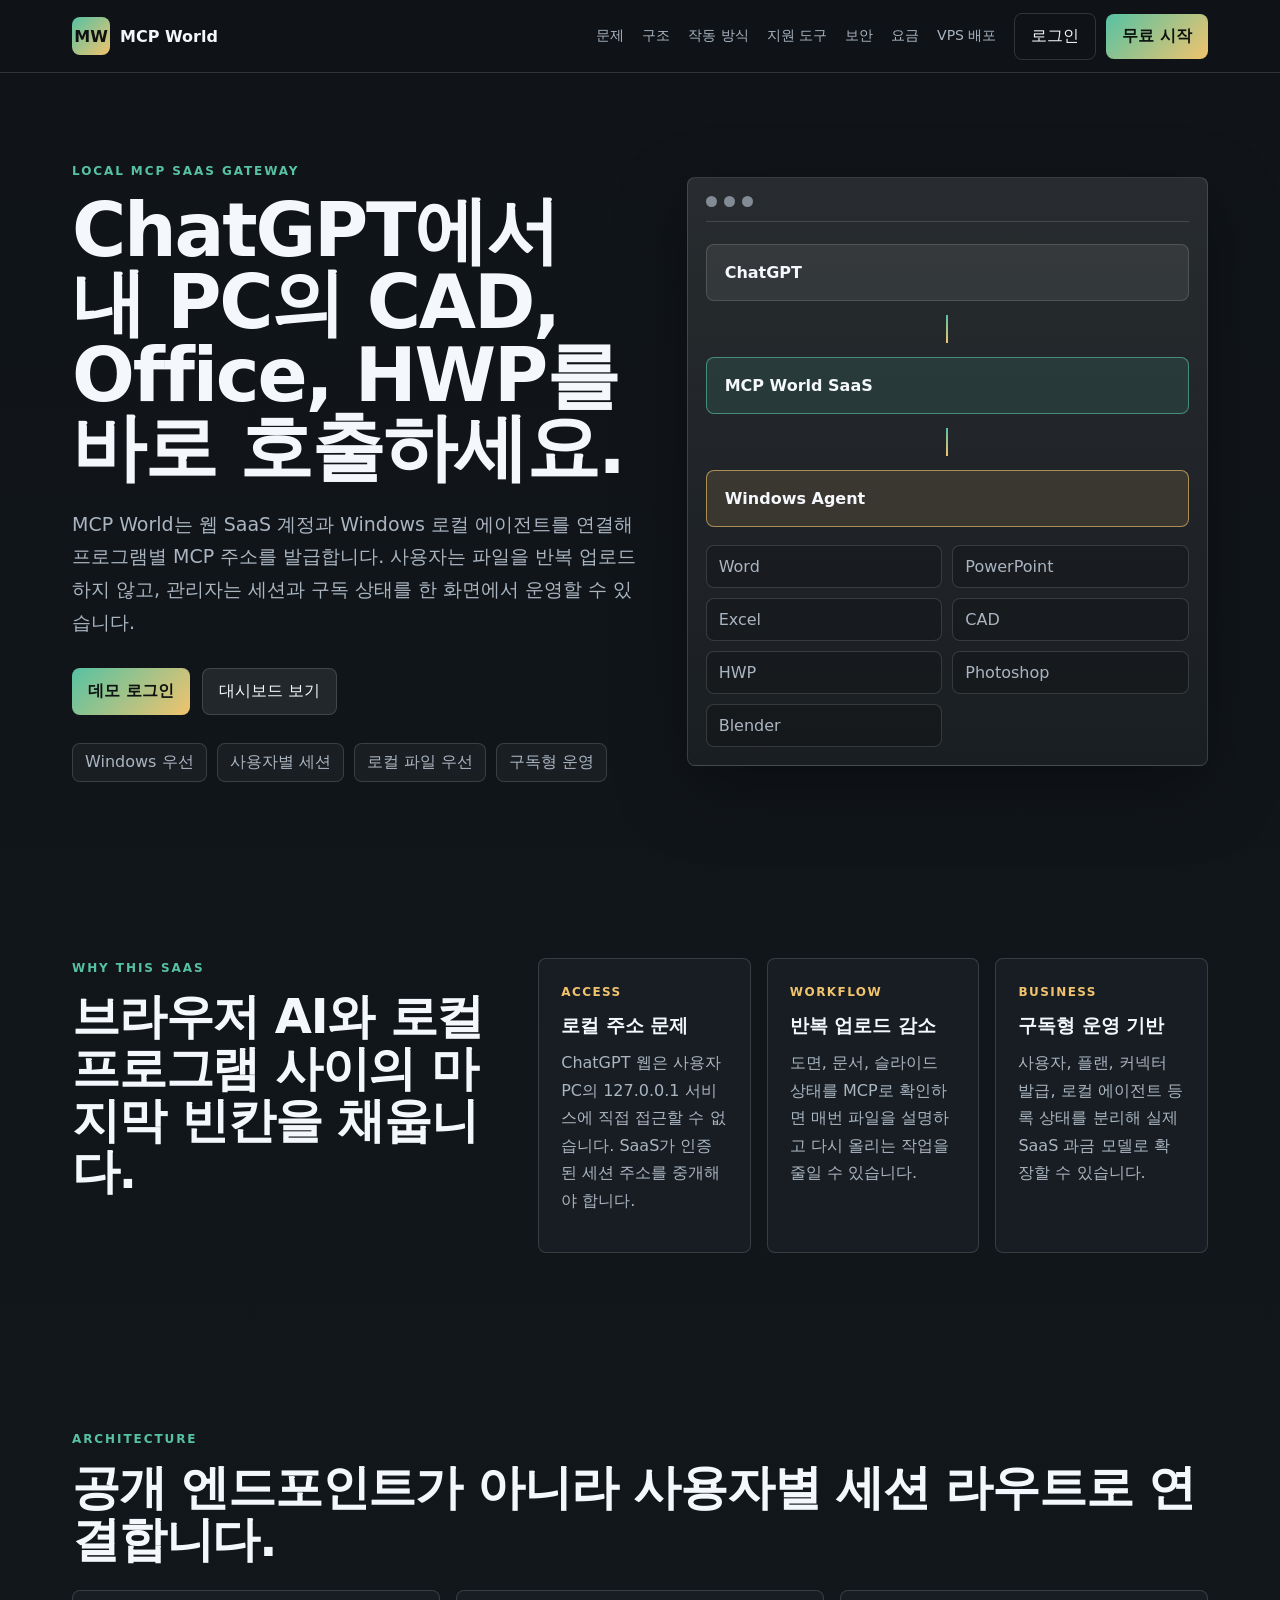
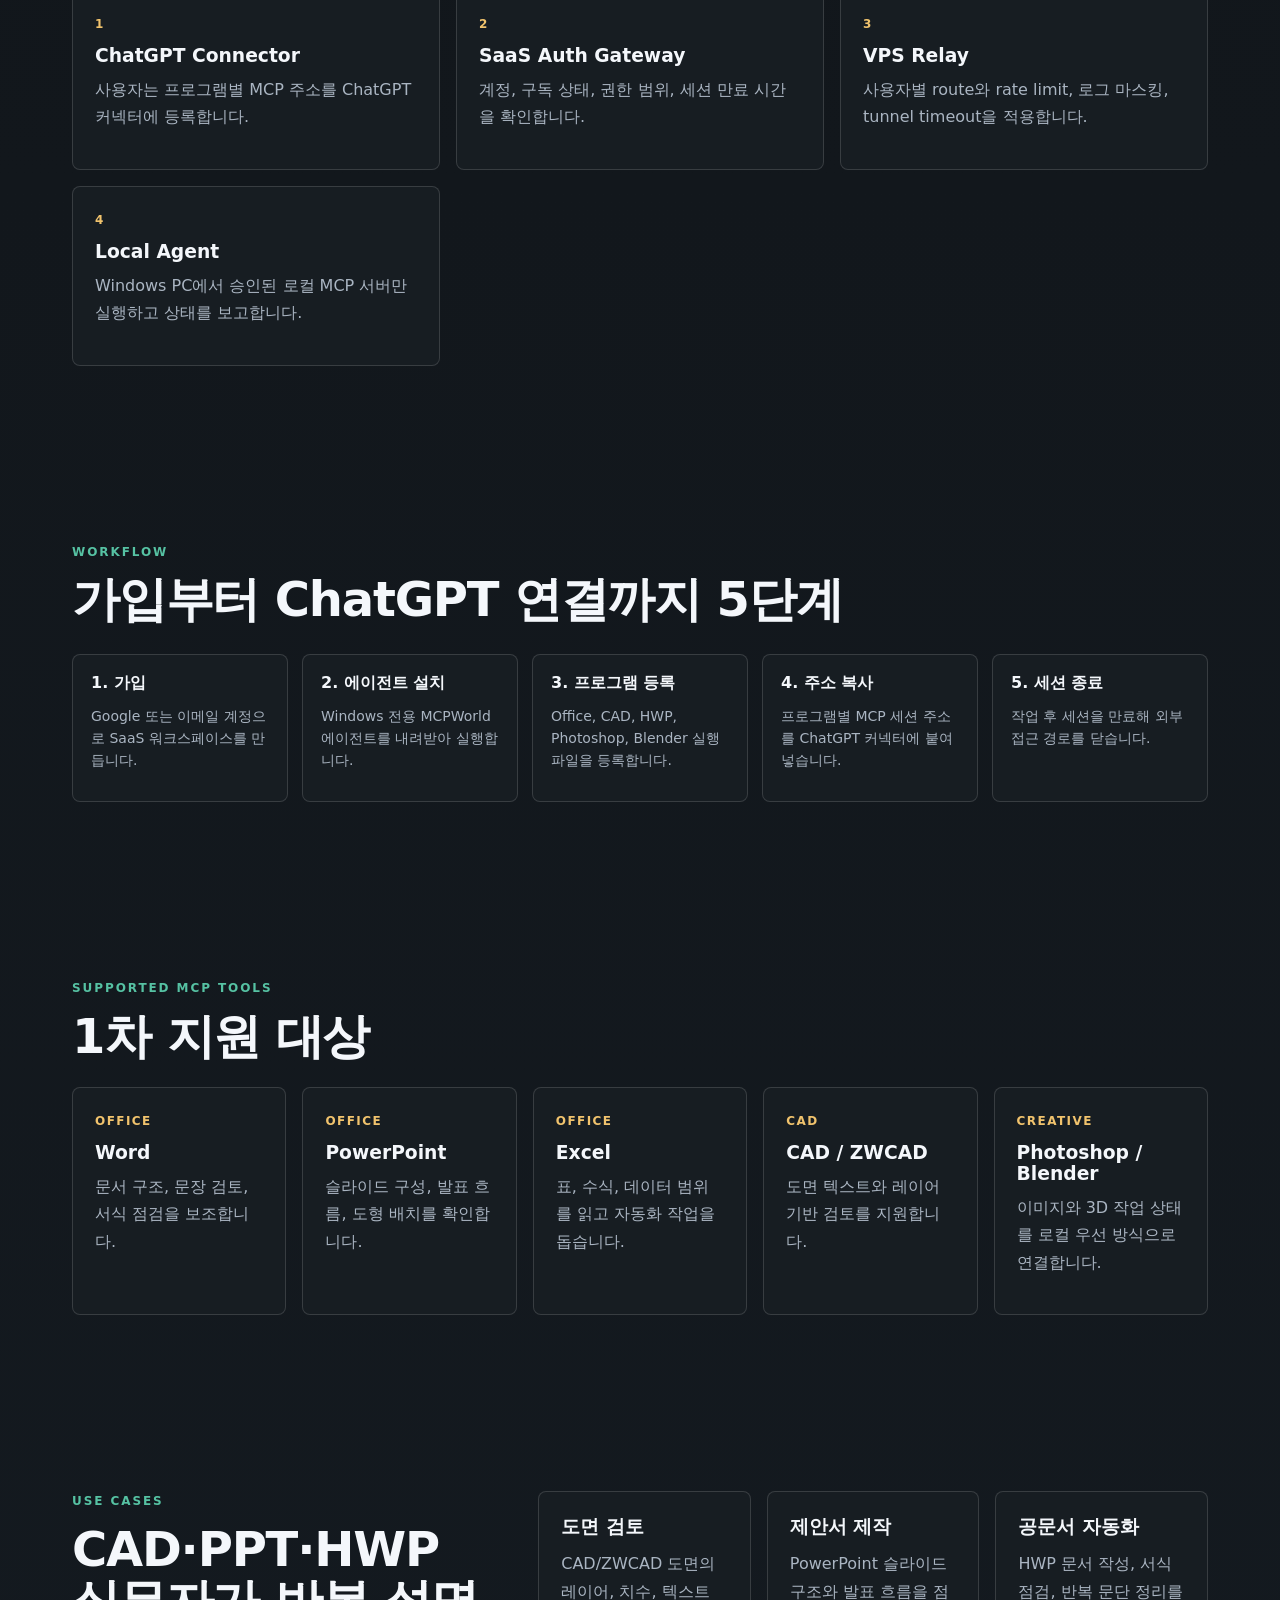
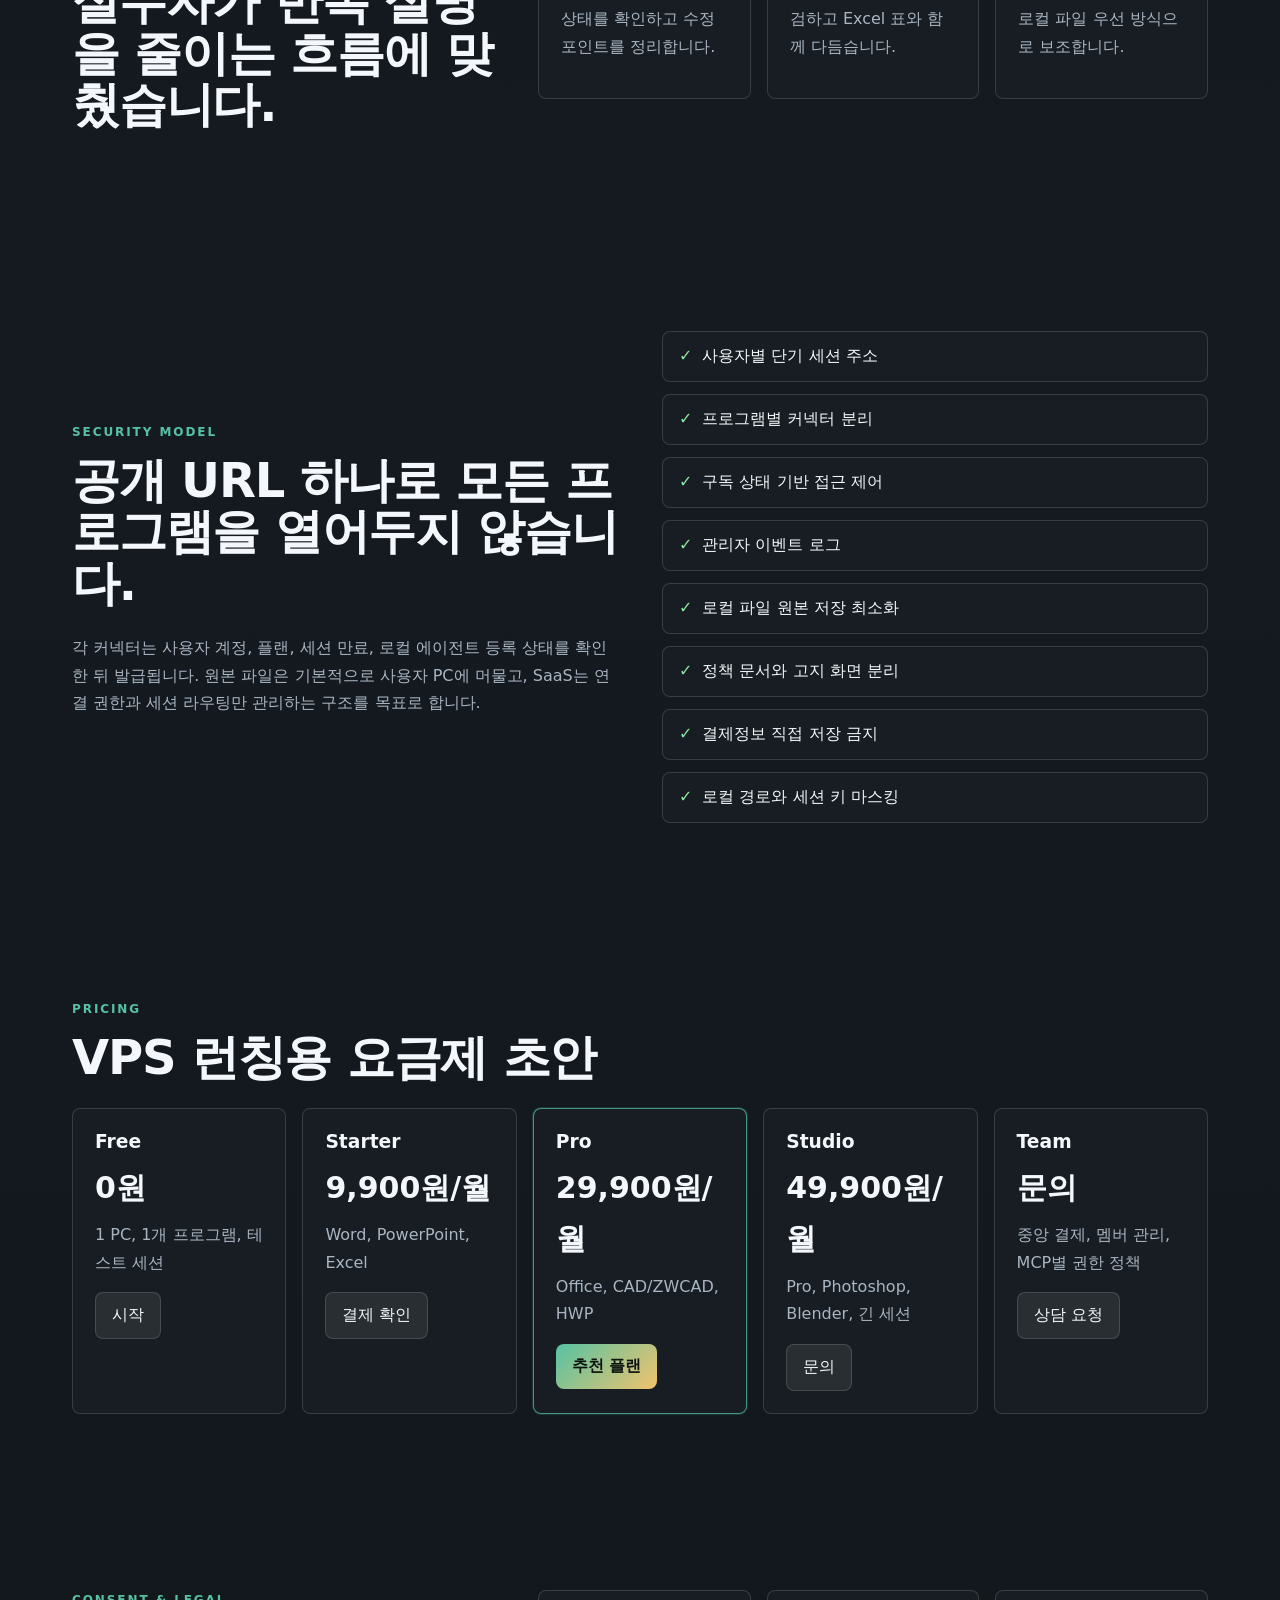
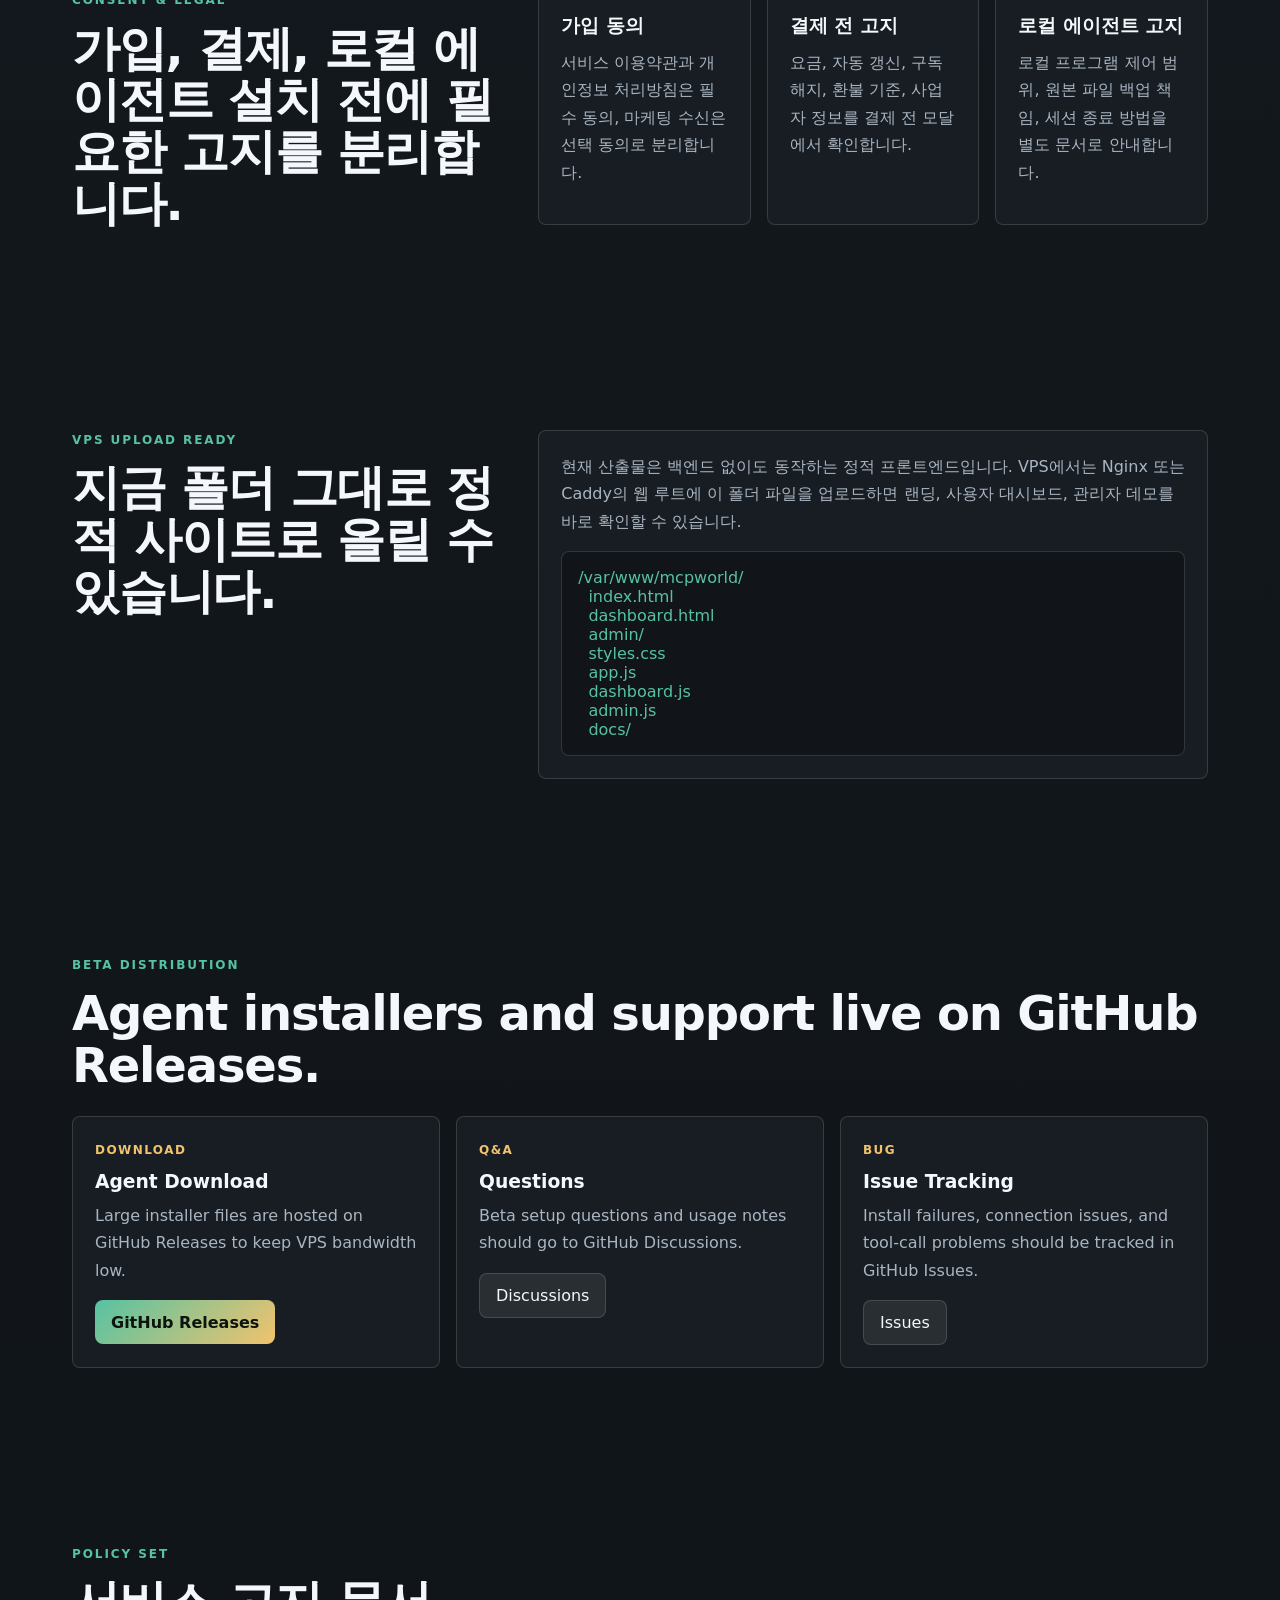
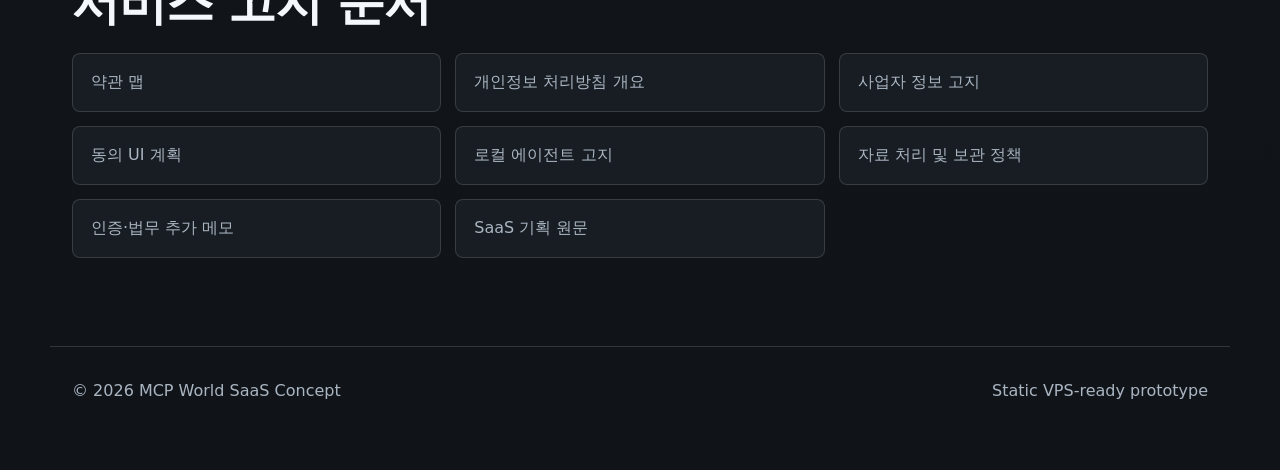
==== index.html @ 2ea52d49 "Point beta distribution to public GitHub repo" ====
<!doctype html>
<html lang="ko">
<head>
  <meta charset="utf-8">
  <meta name="viewport" content="width=device-width, initial-scale=1">
  <title>MCP World | 로컬 프로그램을 ChatGPT에 연결하는 SaaS</title>
  <meta name="description" content="Windows PC의 Office, CAD, HWP, Photoshop, Blender를 ChatGPT와 안전하게 연결하는 로컬 MCP 게이트웨이 SaaS">
  <link rel="stylesheet" href="styles.css">
</head>
<body>
  <header class="site-header">
    <nav class="nav" aria-label="주요 메뉴">
      <a class="brand" href="#top" aria-label="MCP World 홈">
        <span class="brand-mark">MW</span>
        <span>MCP World</span>
      </a>
      <button class="nav-toggle" type="button" aria-label="메뉴 열기" aria-expanded="false">☰</button>
      <div class="nav-links">
        <a href="#problem">문제</a>
        <a href="#architecture">구조</a>
        <a href="#workflow">작동 방식</a>
        <a href="#tools">지원 도구</a>
        <a href="#security">보안</a>
        <a href="#pricing">요금</a>
        <a href="#deploy">VPS 배포</a>
      </div>
      <div class="nav-actions">
        <button class="btn btn-ghost open-login" type="button">로그인</button>
        <button class="btn btn-primary open-signup" type="button">무료 시작</button>
      </div>
    </nav>
  </header>

  <main id="top">
    <section class="hero section">
      <div class="hero-copy">
        <p class="eyebrow">Local MCP SaaS Gateway</p>
        <h1>ChatGPT에서 내 PC의 CAD, Office, HWP를 바로 호출하세요.</h1>
        <p class="hero-text">MCP World는 웹 SaaS 계정과 Windows 로컬 에이전트를 연결해 프로그램별 MCP 주소를 발급합니다. 사용자는 파일을 반복 업로드하지 않고, 관리자는 세션과 구독 상태를 한 화면에서 운영할 수 있습니다.</p>
        <div class="hero-actions">
          <button class="btn btn-primary open-login" type="button">데모 로그인</button>
          <a class="btn btn-secondary" href="dashboard.html">대시보드 보기</a>
        </div>
        <div class="trust-row" aria-label="서비스 원칙">
          <span>Windows 우선</span>
          <span>사용자별 세션</span>
          <span>로컬 파일 우선</span>
          <span>구독형 운영</span>
        </div>
      </div>
      <div class="hero-visual" aria-label="MCP World 연결 구조">
        <div class="browser-frame">
          <div class="frame-bar"><span></span><span></span><span></span></div>
          <div class="gateway-map">
            <div class="node node-chat">ChatGPT</div>
            <div class="route-line"></div>
            <div class="node node-cloud">MCP World SaaS</div>
            <div class="route-line"></div>
            <div class="node node-local">Windows Agent</div>
          </div>
          <div class="tool-strip">
            <span>Word</span><span>PowerPoint</span><span>Excel</span><span>CAD</span><span>HWP</span><span>Photoshop</span><span>Blender</span>
          </div>
        </div>
      </div>
    </section>

    <section id="problem" class="section split">
      <div>
        <p class="eyebrow">Why this SaaS</p>
        <h2>브라우저 AI와 로컬 프로그램 사이의 마지막 빈칸을 채웁니다.</h2>
      </div>
      <div class="cards three">
        <article class="card"><span class="tag">Access</span><h3>로컬 주소 문제</h3><p>ChatGPT 웹은 사용자 PC의 127.0.0.1 서비스에 직접 접근할 수 없습니다. SaaS가 인증된 세션 주소를 중개해야 합니다.</p></article>
        <article class="card"><span class="tag">Workflow</span><h3>반복 업로드 감소</h3><p>도면, 문서, 슬라이드 상태를 MCP로 확인하면 매번 파일을 설명하고 다시 올리는 작업을 줄일 수 있습니다.</p></article>
        <article class="card"><span class="tag">Business</span><h3>구독형 운영 기반</h3><p>사용자, 플랜, 커넥터 발급, 로컬 에이전트 등록 상태를 분리해 실제 SaaS 과금 모델로 확장할 수 있습니다.</p></article>
      </div>
    </section>

    <section id="architecture" class="section">
      <p class="eyebrow">Architecture</p>
      <h2>공개 엔드포인트가 아니라 사용자별 세션 라우트로 연결합니다.</h2>
      <div class="architecture-grid">
        <article class="card"><span class="tag">1</span><h3>ChatGPT Connector</h3><p>사용자는 프로그램별 MCP 주소를 ChatGPT 커넥터에 등록합니다.</p></article>
        <article class="card"><span class="tag">2</span><h3>SaaS Auth Gateway</h3><p>계정, 구독 상태, 권한 범위, 세션 만료 시간을 확인합니다.</p></article>
        <article class="card"><span class="tag">3</span><h3>VPS Relay</h3><p>사용자별 route와 rate limit, 로그 마스킹, tunnel timeout을 적용합니다.</p></article>
        <article class="card"><span class="tag">4</span><h3>Local Agent</h3><p>Windows PC에서 승인된 로컬 MCP 서버만 실행하고 상태를 보고합니다.</p></article>
      </div>
    </section>

    <section id="workflow" class="section">
      <p class="eyebrow">Workflow</p>
      <h2>가입부터 ChatGPT 연결까지 5단계</h2>
      <ol class="timeline">
        <li><strong>1. 가입</strong><span>Google 또는 이메일 계정으로 SaaS 워크스페이스를 만듭니다.</span></li>
        <li><strong>2. 에이전트 설치</strong><span>Windows 전용 MCPWorld 에이전트를 내려받아 실행합니다.</span></li>
        <li><strong>3. 프로그램 등록</strong><span>Office, CAD, HWP, Photoshop, Blender 실행 파일을 등록합니다.</span></li>
        <li><strong>4. 주소 복사</strong><span>프로그램별 MCP 세션 주소를 ChatGPT 커넥터에 붙여 넣습니다.</span></li>
        <li><strong>5. 세션 종료</strong><span>작업 후 세션을 만료해 외부 접근 경로를 닫습니다.</span></li>
      </ol>
    </section>

    <section id="tools" class="section">
      <p class="eyebrow">Supported MCP Tools</p>
      <h2>1차 지원 대상</h2>
      <div class="cards tools">
        <article class="card"><span class="tag">Office</span><h3>Word</h3><p>문서 구조, 문장 검토, 서식 점검을 보조합니다.</p></article>
        <article class="card"><span class="tag">Office</span><h3>PowerPoint</h3><p>슬라이드 구성, 발표 흐름, 도형 배치를 확인합니다.</p></article>
        <article class="card"><span class="tag">Office</span><h3>Excel</h3><p>표, 수식, 데이터 범위를 읽고 자동화 작업을 돕습니다.</p></article>
        <article class="card"><span class="tag">CAD</span><h3>CAD / ZWCAD</h3><p>도면 텍스트와 레이어 기반 검토를 지원합니다.</p></article>
        <article class="card"><span class="tag">Creative</span><h3>Photoshop / Blender</h3><p>이미지와 3D 작업 상태를 로컬 우선 방식으로 연결합니다.</p></article>
      </div>
    </section>

    <section id="usecases" class="section split">
      <div>
        <p class="eyebrow">Use Cases</p>
        <h2>CAD·PPT·HWP 실무자가 반복 설명을 줄이는 흐름에 맞췄습니다.</h2>
      </div>
      <div class="cards three">
        <article class="card"><h3>도면 검토</h3><p>CAD/ZWCAD 도면의 레이어, 치수, 텍스트 상태를 확인하고 수정 포인트를 정리합니다.</p></article>
        <article class="card"><h3>제안서 제작</h3><p>PowerPoint 슬라이드 구조와 발표 흐름을 점검하고 Excel 표와 함께 다듬습니다.</p></article>
        <article class="card"><h3>공문서 자동화</h3><p>HWP 문서 작성, 서식 점검, 반복 문단 정리를 로컬 파일 우선 방식으로 보조합니다.</p></article>
      </div>
    </section>

    <section id="security" class="section security-section">
      <div>
        <p class="eyebrow">Security Model</p>
        <h2>공개 URL 하나로 모든 프로그램을 열어두지 않습니다.</h2>
        <p>각 커넥터는 사용자 계정, 플랜, 세션 만료, 로컬 에이전트 등록 상태를 확인한 뒤 발급됩니다. 원본 파일은 기본적으로 사용자 PC에 머물고, SaaS는 연결 권한과 세션 라우팅만 관리하는 구조를 목표로 합니다.</p>
      </div>
      <ul class="checklist">
        <li>사용자별 단기 세션 주소</li>
        <li>프로그램별 커넥터 분리</li>
        <li>구독 상태 기반 접근 제어</li>
        <li>관리자 이벤트 로그</li>
        <li>로컬 파일 원본 저장 최소화</li>
        <li>정책 문서와 고지 화면 분리</li>
        <li>결제정보 직접 저장 금지</li>
        <li>로컬 경로와 세션 키 마스킹</li>
      </ul>
    </section>

    <section id="pricing" class="section">
      <p class="eyebrow">Pricing</p>
      <h2>VPS 런칭용 요금제 초안</h2>
      <div class="cards pricing">
        <article class="price-card"><h3>Free</h3><p class="price">0원</p><p>1 PC, 1개 프로그램, 테스트 세션</p><button class="btn btn-secondary open-signup" type="button">시작</button></article>
        <article class="price-card"><h3>Starter</h3><p class="price">9,900원/월</p><p>Word, PowerPoint, Excel</p><button class="btn btn-secondary open-checkout" type="button">결제 확인</button></article>
        <article class="price-card featured"><h3>Pro</h3><p class="price">29,900원/월</p><p>Office, CAD/ZWCAD, HWP</p><button class="btn btn-primary open-checkout" type="button">추천 플랜</button></article>
        <article class="price-card"><h3>Studio</h3><p class="price">49,900원/월</p><p>Pro, Photoshop, Blender, 긴 세션</p><button class="btn btn-secondary open-checkout" type="button">문의</button></article>
        <article class="price-card"><h3>Team</h3><p class="price">문의</p><p>중앙 결제, 멤버 관리, MCP별 권한 정책</p><button class="btn btn-secondary open-checkout" type="button">상담 요청</button></article>
      </div>
    </section>

    <section id="consent" class="section split">
      <div>
        <p class="eyebrow">Consent & Legal</p>
        <h2>가입, 결제, 로컬 에이전트 설치 전에 필요한 고지를 분리합니다.</h2>
      </div>
      <div class="cards three">
        <article class="card"><h3>가입 동의</h3><p>서비스 이용약관과 개인정보 처리방침은 필수 동의, 마케팅 수신은 선택 동의로 분리합니다.</p></article>
        <article class="card"><h3>결제 전 고지</h3><p>요금, 자동 갱신, 구독 해지, 환불 기준, 사업자 정보를 결제 전 모달에서 확인합니다.</p></article>
        <article class="card"><h3>로컬 에이전트 고지</h3><p>로컬 프로그램 제어 범위, 원본 파일 백업 책임, 세션 종료 방법을 별도 문서로 안내합니다.</p></article>
      </div>
    </section>

    <section id="deploy" class="section split">
      <div>
        <p class="eyebrow">VPS Upload Ready</p>
        <h2>지금 폴더 그대로 정적 사이트로 올릴 수 있습니다.</h2>
      </div>
      <div class="deploy-box">
        <p>현재 산출물은 백엔드 없이도 동작하는 정적 프론트엔드입니다. VPS에서는 Nginx 또는 Caddy의 웹 루트에 이 폴더 파일을 업로드하면 랜딩, 사용자 대시보드, 관리자 데모를 바로 확인할 수 있습니다.</p>
        <div class="code-block">/var/www/mcpworld/
  index.html
  dashboard.html
  admin/
  styles.css
  app.js
  dashboard.js
  admin.js
  docs/</div>
      </div>
    </section>


    <section id="support" class="section">
      <p class="eyebrow">Beta Distribution</p>
      <h2>Agent installers and support live on GitHub Releases.</h2>
      <div class="cards three">
        <article class="card"><span class="tag">Download</span><h3>Agent Download</h3><p>Large installer files are hosted on GitHub Releases to keep VPS bandwidth low.</p><a class="btn btn-primary github-release-link" href="https://github.com/JS190-prog/mcpworld/releases/latest" target="_blank" rel="noopener">GitHub Releases</a></article>
        <article class="card"><span class="tag">Q&amp;A</span><h3>Questions</h3><p>Beta setup questions and usage notes should go to GitHub Discussions.</p><a class="btn btn-secondary github-discussions-link" href="https://github.com/JS190-prog/mcpworld/discussions" target="_blank" rel="noopener">Discussions</a></article>
        <article class="card"><span class="tag">Bug</span><h3>Issue Tracking</h3><p>Install failures, connection issues, and tool-call problems should be tracked in GitHub Issues.</p><a class="btn btn-secondary github-issues-link" href="https://github.com/JS190-prog/mcpworld/issues" target="_blank" rel="noopener">Issues</a></article>
      </div>
    </section>

    <section id="policies" class="section">
      <p class="eyebrow">Policy Set</p>
      <h2>서비스 고지 문서</h2>
      <div class="policy-grid">
        <a href="docs/terms-and-policy-map.md">약관 맵</a>
        <a href="docs/privacy-policy-outline.md">개인정보 처리방침 개요</a>
        <a href="docs/business-disclosure.md">사업자 정보 고지</a>
        <a href="docs/consent-ui-plan.md">동의 UI 계획</a>
        <a href="docs/local-agent-risk-notice.md">로컬 에이전트 고지</a>
        <a href="docs/data-retention-and-processing.md">자료 처리 및 보관 정책</a>
        <a href="docs/Auth_Legal_Addendum_Short.md">인증·법무 추가 메모</a>
        <a href="docs/MCP_SaaS_Webpage_Concept_Plan.md">SaaS 기획 원문</a>
      </div>
    </section>
  </main>

  <footer class="site-footer">
    <span>© 2026 MCP World SaaS Concept</span>
    <span>Static VPS-ready prototype</span>
  </footer>

  <dialog id="loginDialog" class="modal">
    <form method="dialog" class="modal-box">
      <button class="modal-close" type="button" aria-label="닫기">×</button>
      <h2>데모 로그인</h2>
      <div class="demo-credential">
        <strong>테스트 계정</strong>
        <span>아이디: <code>demo</code></span>
        <span>비밀번호: <code>demo1234</code></span>
      </div>
      <label>아이디 또는 이메일<input id="loginUser" type="text" value="demo" autocomplete="username"></label>
      <label>비밀번호<input id="loginPass" type="password" value="demo1234" autocomplete="current-password"></label>
      <p class="form-message" id="loginMessage" role="status"></p>
      <button class="btn btn-primary full" id="loginSubmit" type="button">대시보드로 이동</button>
      <button class="btn btn-secondary full open-signup" type="button">회원가입으로 이동</button>
    </form>
  </dialog>

  <dialog id="signupDialog" class="modal">
    <form method="dialog" class="modal-box">
      <button class="modal-close" type="button" aria-label="닫기">×</button>
      <h2>무료 시작</h2>
      <button class="btn btn-primary full" id="googleSignupButton" type="button">Google로 계속하기</button>
      <div class="divider">또는</div>
      <label>이메일<input id="signupEmail" type="email" placeholder="you@example.com"></label>
      <label>표시 이름<input id="signupName" type="text" placeholder="회사 또는 이름"></label>
      <label>비밀번호<input id="signupPass" type="password" placeholder="8자 이상"></label>
      <label class="checkbox"><input id="agreeTerms" type="checkbox"> 서비스 이용약관 동의</label>
      <label class="checkbox"><input id="agreePrivacy" type="checkbox"> 개인정보 처리방침 동의</label>
      <label class="checkbox"><input id="agreeAgentNotice" type="checkbox"> 로컬 에이전트 사용 고지 확인</label>
      <label class="checkbox"><input id="agreeMarketing" type="checkbox"> 서비스 소식 수신 동의 선택</label>
      <p class="form-message" id="signupMessage" role="status"></p>
      <button class="btn btn-primary full" id="signupSubmit" type="button">계정 만들기</button>
    </form>
  </dialog>

  <dialog id="checkoutDialog" class="modal">
    <form method="dialog" class="modal-box">
      <button class="modal-close" type="button" aria-label="닫기">×</button>
      <h2>결제 전 확인</h2>
      <ul class="modal-list">
        <li>실서비스에서는 토스페이먼츠, Stripe, Paddle 같은 hosted checkout을 연결합니다.</li>
        <li>카드 원문 정보는 MCP World 서버에 저장하지 않는 구성을 권장합니다.</li>
        <li>구독 상태는 커넥터 발급 API에서 매번 검증해야 합니다.</li>
        <li>자동 갱신, 구독 해지 방법, 환불 기준은 결제 전 별도 확인해야 합니다.</li>
        <li>유료 MCP 세션이나 외부 연동이 시작된 경우 환불 제한이 생길 수 있습니다.</li>
      </ul>
      <a class="btn btn-secondary full" href="docs/business-disclosure.md">사업자 고지 보기</a>
    </form>
  </dialog>

  <script src="site-config.js"></script>
  <script src="app.js"></script>
</body>
</html>
---- styles.css ----
:root {
  --bg: #101418;
  --surface: #171d22;
  --surface-2: #20272e;
  --text: #f4f7fb;
  --muted: #aab5c2;
  --line: rgba(255, 255, 255, 0.14);
  --accent: #56c2a3;
  --accent-2: #f1c36d;
  --danger: #ff8f8f;
  --good: #8ee6a2;
  --warn: #ffd166;
  --shadow: 0 24px 70px rgba(0, 0, 0, 0.35);
  font-family: Inter, ui-sans-serif, system-ui, -apple-system, BlinkMacSystemFont, "Segoe UI", sans-serif;
}

* { box-sizing: border-box; }
html { scroll-behavior: smooth; }
body {
  margin: 0;
  background: linear-gradient(180deg, #101418 0%, #141a20 52%, #101418 100%);
  color: var(--text);
}

a { color: inherit; text-decoration: none; }
button, input, select { font: inherit; }
.hidden { display: none !important; }

.site-header {
  position: sticky;
  top: 0;
  z-index: 20;
  border-bottom: 1px solid var(--line);
  background: rgba(16, 20, 24, 0.86);
  backdrop-filter: blur(18px);
}

.nav {
  max-width: 1180px;
  min-height: 72px;
  margin: 0 auto;
  padding: 0 22px;
  display: flex;
  align-items: center;
  gap: 18px;
}

.brand { display: inline-flex; align-items: center; gap: 10px; font-weight: 850; }
.brand-mark {
  display: grid;
  place-items: center;
  width: 38px;
  height: 38px;
  border-radius: 8px;
  background: linear-gradient(135deg, var(--accent), var(--accent-2));
  color: #111;
  font-weight: 900;
}

.nav-links { display: flex; gap: 18px; margin-left: auto; color: var(--muted); font-size: 14px; }
.nav-links a:hover { color: var(--text); }
.nav-actions { display: flex; align-items: center; gap: 10px; }
.nav-toggle { display: none; margin-left: auto; border: 0; background: transparent; color: var(--text); font-size: 25px; }

.section { max-width: 1180px; margin: 0 auto; padding: 88px 22px; }
.hero {
  min-height: 760px;
  display: grid;
  grid-template-columns: minmax(0, 1fr) minmax(360px, 0.92fr);
  gap: 48px;
  align-items: center;
}

h1, h2, h3, p { margin-top: 0; }
h1 { font-size: clamp(42px, 6vw, 74px); line-height: 0.98; letter-spacing: -0.03em; margin-bottom: 24px; }
h2 { font-size: clamp(30px, 4vw, 48px); line-height: 1.08; letter-spacing: -0.025em; margin-bottom: 24px; }
h3 { margin-bottom: 10px; }
p { color: var(--muted); line-height: 1.72; }
.hero-text { font-size: 19px; max-width: 700px; }
.eyebrow { color: var(--accent); text-transform: uppercase; letter-spacing: 0.16em; font-size: 12px; font-weight: 850; margin-bottom: 12px; }

.btn {
  min-height: 44px;
  border: 1px solid var(--line);
  border-radius: 8px;
  padding: 12px 16px;
  display: inline-flex;
  align-items: center;
  justify-content: center;
  color: var(--text);
  background: rgba(255, 255, 255, 0.05);
  cursor: pointer;
  transition: transform 0.16s ease, border-color 0.16s ease, background 0.16s ease;
}
.btn:hover { transform: translateY(-1px); border-color: rgba(255, 255, 255, 0.34); }
.btn-primary { border: 0; color: #0d1410; background: linear-gradient(135deg, var(--accent), var(--accent-2)); font-weight: 850; }
.btn-secondary { background: rgba(255, 255, 255, 0.08); }
.btn-ghost { background: transparent; }
.full { width: 100%; }
.hero-actions, .agent-actions { display: flex; gap: 12px; flex-wrap: wrap; margin-top: 30px; }
.trust-row { display: flex; flex-wrap: wrap; gap: 10px; margin-top: 28px; color: var(--muted); }
.trust-row span { border: 1px solid var(--line); border-radius: 8px; padding: 8px 12px; background: rgba(255, 255, 255, 0.04); }

.hero-visual { min-width: 0; }
.browser-frame {
  border: 1px solid var(--line);
  border-radius: 8px;
  padding: 18px;
  background: linear-gradient(180deg, rgba(255, 255, 255, 0.1), rgba(255, 255, 255, 0.04));
  box-shadow: var(--shadow);
}
.frame-bar { display: flex; gap: 7px; border-bottom: 1px solid var(--line); padding-bottom: 14px; margin-bottom: 22px; }
.frame-bar span { width: 11px; height: 11px; border-radius: 50%; background: var(--muted); opacity: 0.7; }
.gateway-map { display: grid; gap: 14px; }
.node {
  border: 1px solid var(--line);
  border-radius: 8px;
  padding: 18px;
  background: rgba(255, 255, 255, 0.07);
  font-weight: 850;
}
.node-cloud { border-color: rgba(86, 194, 163, 0.62); background: rgba(86, 194, 163, 0.12); }
.node-local { border-color: rgba(241, 195, 109, 0.62); background: rgba(241, 195, 109, 0.12); }
.route-line { width: 2px; height: 28px; margin: 0 auto; background: linear-gradient(var(--accent), var(--accent-2)); }
.tool-strip { display: grid; grid-template-columns: repeat(2, 1fr); gap: 10px; margin-top: 18px; }
.tool-strip span { border: 1px solid var(--line); border-radius: 8px; padding: 11px 12px; color: var(--muted); background: rgba(0, 0, 0, 0.18); }

.split { display: grid; grid-template-columns: 0.78fr 1.22fr; gap: 38px; align-items: start; }
.cards { display: grid; gap: 16px; }
.cards.three, .architecture-grid { grid-template-columns: repeat(3, 1fr); }
.cards.tools { grid-template-columns: repeat(5, 1fr); }
.architecture-grid { display: grid; gap: 16px; }
.card, .price-card, .deploy-box, .dashboard-card, .admin-kpi-card, .plan-bar-card {
  border: 1px solid var(--line);
  border-radius: 8px;
  padding: 22px;
  background: var(--surface);
}
.tag { display: inline-block; color: var(--accent-2); margin-bottom: 14px; font-size: 12px; font-weight: 900; text-transform: uppercase; letter-spacing: 0.12em; }

.timeline { list-style: none; padding: 0; margin: 28px 0 0; display: grid; grid-template-columns: repeat(5, 1fr); gap: 14px; }
.timeline li { border: 1px solid var(--line); border-radius: 8px; padding: 18px; background: var(--surface); min-height: 148px; }
.timeline strong { display: block; margin-bottom: 12px; }
.timeline span { color: var(--muted); font-size: 14px; line-height: 1.55; }

.security-section { display: grid; grid-template-columns: 1fr 1fr; gap: 44px; align-items: center; }
.checklist { list-style: none; padding: 0; margin: 0; display: grid; gap: 12px; }
.checklist li { border: 1px solid var(--line); border-radius: 8px; padding: 14px 16px; background: var(--surface); }
.checklist li::before { content: "✓"; color: var(--good); margin-right: 10px; font-weight: 900; }

.pricing { grid-template-columns: repeat(5, 1fr); }
.price-card.featured { border-color: rgba(86, 194, 163, 0.72); box-shadow: 0 0 0 1px rgba(86, 194, 163, 0.18); }
.price { font-size: 30px; font-weight: 900; color: var(--text); margin: 8px 0; }
.code-block {
  white-space: pre;
  overflow-x: auto;
  border: 1px solid var(--line);
  border-radius: 8px;
  padding: 16px;
  color: var(--accent);
  background: rgba(0, 0, 0, 0.26);
}

.policy-grid { display: grid; grid-template-columns: repeat(3, 1fr); gap: 14px; margin-top: 22px; }
.policy-grid a { border: 1px solid var(--line); border-radius: 8px; padding: 18px; background: var(--surface); color: var(--muted); }
.policy-grid a:hover { color: var(--text); border-color: rgba(255, 255, 255, 0.32); }
.site-footer { max-width: 1180px; margin: 0 auto; padding: 34px 22px 70px; color: var(--muted); display: flex; justify-content: space-between; gap: 20px; border-top: 1px solid var(--line); }

.dashboard-hero, .admin-hero { min-height: 500px; }
.summary-cards { margin-top: 34px; }
.section-heading-row { display: flex; justify-content: space-between; gap: 24px; align-items: flex-start; }
.dashboard-section { border-top: 1px solid var(--line); border-bottom: 1px solid var(--line); background: rgba(255, 255, 255, 0.015); }
.dashboard-grid { display: grid; grid-template-columns: repeat(3, 1fr); gap: 16px; }
.status-dot { display: inline-block; width: 11px; height: 11px; border-radius: 50%; margin-bottom: 18px; }
.status-dot.online { background: var(--good); box-shadow: 0 0 18px rgba(142, 230, 162, 0.6); }
.status-dot.pending { background: var(--warn); box-shadow: 0 0 18px rgba(255, 209, 102, 0.5); }
.connector-help { margin: 24px 0; border: 1px solid var(--line); border-radius: 8px; padding: 16px; background: rgba(86, 194, 163, 0.08); display: grid; gap: 6px; color: var(--muted); }
.connector-help strong { color: var(--text); }
.connector-list { display: grid; gap: 12px; }
.connector-row { display: grid; grid-template-columns: minmax(130px, 0.7fr) minmax(0, 1.6fr) auto; gap: 10px; align-items: center; border: 1px solid var(--line); border-radius: 8px; padding: 12px; background: rgba(0, 0, 0, 0.16); }
.connector-row code { overflow-wrap: anywhere; color: var(--accent); font-size: 12px; line-height: 1.5; }
.connector-title, .connector-route, .connector-actions { display: grid; gap: 7px; }
.connector-title small, .connector-route small { color: var(--muted); font-size: 12px; line-height: 1.45; }
.connector-row.is-bound { border-color: rgba(142, 230, 162, 0.42); }
.connector-row.is-waiting { border-color: rgba(255, 209, 102, 0.28); }
.connector-actions { min-width: 150px; }
.connector-copy, .connector-register { min-height: 36px; padding: 8px 12px; font-size: 13px; }
.connector-copy:disabled { opacity: 0.45; cursor: not-allowed; transform: none; }

.admin-gate { min-height: 720px; display: grid; place-items: center; }
.admin-gate-card { width: min(720px, 100%); border: 1px solid var(--line); border-radius: 8px; padding: 34px; background: var(--surface); box-shadow: var(--shadow); }
.admin-token-label, .modal label { display: grid; gap: 8px; margin: 12px 0; color: var(--muted); }
input, select { width: 100%; border: 1px solid var(--line); border-radius: 8px; padding: 12px 14px; background: var(--surface-2); color: var(--text); }
.admin-filter-bar { display: flex; flex-wrap: wrap; gap: 12px; align-items: flex-end; margin: 28px 0; padding: 18px; border: 1px solid var(--line); border-radius: 8px; background: var(--surface); }
.admin-filter-bar label { min-width: 170px; color: var(--muted); }
.admin-kpi-grid { display: grid; grid-template-columns: repeat(6, 1fr); gap: 14px; margin-top: 28px; }
.admin-kpi-card span { display: block; color: var(--muted); font-size: 13px; }
.admin-kpi-card strong { display: block; margin: 10px 0 6px; font-size: 30px; letter-spacing: -0.02em; }
.admin-kpi-card small { color: var(--muted); }
.admin-table-wrap { overflow-x: auto; border: 1px solid var(--line); border-radius: 8px; background: var(--surface); }
.admin-table { width: 100%; border-collapse: collapse; min-width: 820px; }
.admin-table th, .admin-table td { padding: 15px 16px; border-bottom: 1px solid var(--line); text-align: left; color: var(--muted); }
.admin-table th { color: var(--text); font-size: 13px; background: rgba(255, 255, 255, 0.06); }
.admin-table tr:last-child td { border-bottom: 0; }
.status-warning, .event-status.warning { color: var(--warn) !important; }
.event-status.success { color: var(--good) !important; }
.event-status.error { color: var(--danger) !important; }
.plan-bars { display: grid; gap: 14px; }
.plan-bar-head { display: flex; justify-content: space-between; gap: 12px; }
.plan-bar-head span { color: var(--muted); }
.plan-bar-track { height: 10px; border-radius: 999px; margin: 14px 0 10px; background: rgba(255, 255, 255, 0.08); overflow: hidden; }
.plan-bar-fill { height: 100%; border-radius: 999px; background: linear-gradient(135deg, var(--accent), var(--accent-2)); }

.operator-page .section { max-width: 1320px; }
.operator-nav { max-width: 1320px; }
.operator-hero { padding-bottom: 48px; }
.operator-filter-bar {
  display: grid;
  grid-template-columns: repeat(4, minmax(160px, 1fr));
  gap: 12px;
  align-items: end;
  margin: 28px 0;
  padding: 18px;
  border: 1px solid var(--line);
  border-radius: 8px;
  background: var(--surface);
}
.operator-filter-bar label,
.operator-search { display: grid; gap: 8px; color: var(--muted); }
.operator-kpis { margin-top: 22px; }
.ops-grid { display: grid; grid-template-columns: minmax(0, 1.4fr) minmax(320px, 0.7fr); gap: 16px; align-items: start; }
.issue-list { display: grid; gap: 12px; }
.issue-card {
  width: 100%;
  border: 1px solid var(--line);
  border-radius: 8px;
  padding: 16px;
  text-align: left;
  color: var(--text);
  background: var(--surface);
  cursor: pointer;
}
.issue-card:hover { border-color: rgba(255, 255, 255, 0.34); }
.issue-card.critical { border-color: rgba(255, 143, 143, 0.52); }
.issue-card.warning { border-color: rgba(255, 209, 102, 0.42); }
.issue-card strong { display: block; margin: 8px 0 4px; }
.issue-card small { color: var(--muted); }
.issue-card p { margin: 10px 0 0; }
.issue-severity,
.risk-pill,
.status-pill {
  display: inline-flex;
  align-items: center;
  min-height: 26px;
  border-radius: 999px;
  padding: 4px 9px;
  border: 1px solid var(--line);
  font-size: 12px;
  font-weight: 800;
}
.risk-pill.critical,
.issue-severity { color: var(--danger); background: rgba(255, 143, 143, 0.1); }
.risk-pill.warning { color: var(--warn); background: rgba(255, 209, 102, 0.1); }
.risk-pill.normal,
.status-pill.active,
.status-pill.success { color: var(--good); background: rgba(142, 230, 162, 0.1); }
.status-pill.limited,
.status-pill.billing_hold,
.status-pill.idle { color: var(--warn); background: rgba(255, 209, 102, 0.1); }
.status-pill.terminated { color: var(--muted); background: rgba(255, 255, 255, 0.05); }
.ops-side-panel {
  border: 1px solid var(--line);
  border-radius: 8px;
  padding: 20px;
  background: var(--surface);
  position: sticky;
  top: 92px;
}
.ops-definition { display: grid; grid-template-columns: 88px 1fr; gap: 10px 14px; margin: 18px 0; }
.ops-definition dt { color: var(--muted); }
.ops-definition dd { margin: 0; color: var(--text); line-height: 1.55; }
.ops-actions,
.table-actions { display: flex; gap: 8px; flex-wrap: wrap; }
.ops-table small { color: var(--muted); }
.table-actions .btn { min-height: 34px; padding: 7px 10px; font-size: 12px; }
.runbook-grid { display: grid; grid-template-columns: repeat(2, 1fr); gap: 14px; }
.runbook-card {
  border: 1px solid var(--line);
  border-radius: 8px;
  padding: 18px;
  text-align: left;
  color: var(--text);
  background: var(--surface);
  cursor: pointer;
}
.runbook-card strong { display: block; margin-bottom: 8px; }
.runbook-card span { color: var(--muted); line-height: 1.55; }
.runbook-card:hover { border-color: rgba(86, 194, 163, 0.55); }
.ops-log-layout { display: grid; grid-template-columns: minmax(0, 1.35fr) minmax(300px, 0.65fr); gap: 16px; align-items: start; }
.action-feed { display: grid; gap: 10px; }
.feed-item { border-left: 3px solid var(--line); padding: 8px 0 8px 12px; }
.feed-item.success { border-color: var(--good); }
.feed-item.warning { border-color: var(--warn); }
.feed-item.error { border-color: var(--danger); }
.feed-item strong { display: block; margin-bottom: 4px; }
.feed-item span { color: var(--muted); line-height: 1.45; }
.toast {
  position: fixed;
  right: 22px;
  bottom: 22px;
  z-index: 50;
  max-width: min(420px, calc(100vw - 44px));
  border: 1px solid rgba(86, 194, 163, 0.42);
  border-radius: 8px;
  padding: 14px 16px;
  color: var(--text);
  background: #17231f;
  box-shadow: var(--shadow);
}

.modal { border: 0; padding: 0; background: transparent; color: var(--text); }
.modal::backdrop { background: rgba(0, 0, 0, 0.72); backdrop-filter: blur(6px); }
.modal-box { width: min(520px, calc(100vw - 32px)); border: 1px solid var(--line); border-radius: 8px; padding: 28px; background: var(--surface); box-shadow: var(--shadow); position: relative; }
.modal-close { position: absolute; right: 16px; top: 12px; background: transparent; color: var(--text); border: 0; font-size: 30px; cursor: pointer; }
.checkbox { display: flex !important; align-items: center; gap: 10px !important; }
.checkbox input { width: auto; }
.demo-credential { display: grid; gap: 6px; border: 1px solid rgba(86, 194, 163, 0.35); border-radius: 8px; padding: 14px; background: rgba(86, 194, 163, 0.08); color: var(--muted); margin-bottom: 16px; }
.demo-credential strong { color: var(--text); }
.demo-credential code { color: var(--accent); font-weight: 850; }
.form-message { min-height: 22px; margin: 8px 0 12px; color: var(--good); }
.form-message.error { color: var(--danger); }
.divider { display: flex; align-items: center; gap: 12px; color: var(--muted); margin: 18px 0; }
.divider::before, .divider::after { content: ""; flex: 1; height: 1px; background: var(--line); }
.modal-list { color: var(--muted); line-height: 1.8; }

@media (max-width: 980px) {
  .hero, .split, .security-section { grid-template-columns: 1fr; }
  .cards.three, .cards.tools, .pricing, .policy-grid, .timeline, .dashboard-grid, .admin-kpi-grid, .architecture-grid, .operator-filter-bar, .runbook-grid { grid-template-columns: 1fr 1fr; }
  .ops-grid, .ops-log-layout { grid-template-columns: 1fr; }
  .ops-side-panel { position: static; }
  .nav-links { display: none; position: absolute; left: 22px; right: 22px; top: 72px; padding: 18px; border: 1px solid var(--line); border-radius: 8px; background: var(--surface); }
  .nav-links.open { display: grid; }
  .nav-toggle { display: block; }
  .nav-actions { margin-left: 0; }
}

@media (max-width: 640px) {
  .section { padding: 64px 18px; }
  .hero { min-height: auto; padding-top: 56px; }
  .cards.three, .cards.tools, .pricing, .policy-grid, .timeline, .dashboard-grid, .admin-kpi-grid, .architecture-grid, .operator-filter-bar, .runbook-grid { grid-template-columns: 1fr; }
  .site-footer { flex-direction: column; }
  .nav-actions .btn { padding: 10px 12px; }
  .connector-row { grid-template-columns: 1fr; }
  .connector-actions { min-width: 0; }
  .tool-strip { grid-template-columns: 1fr; }
}
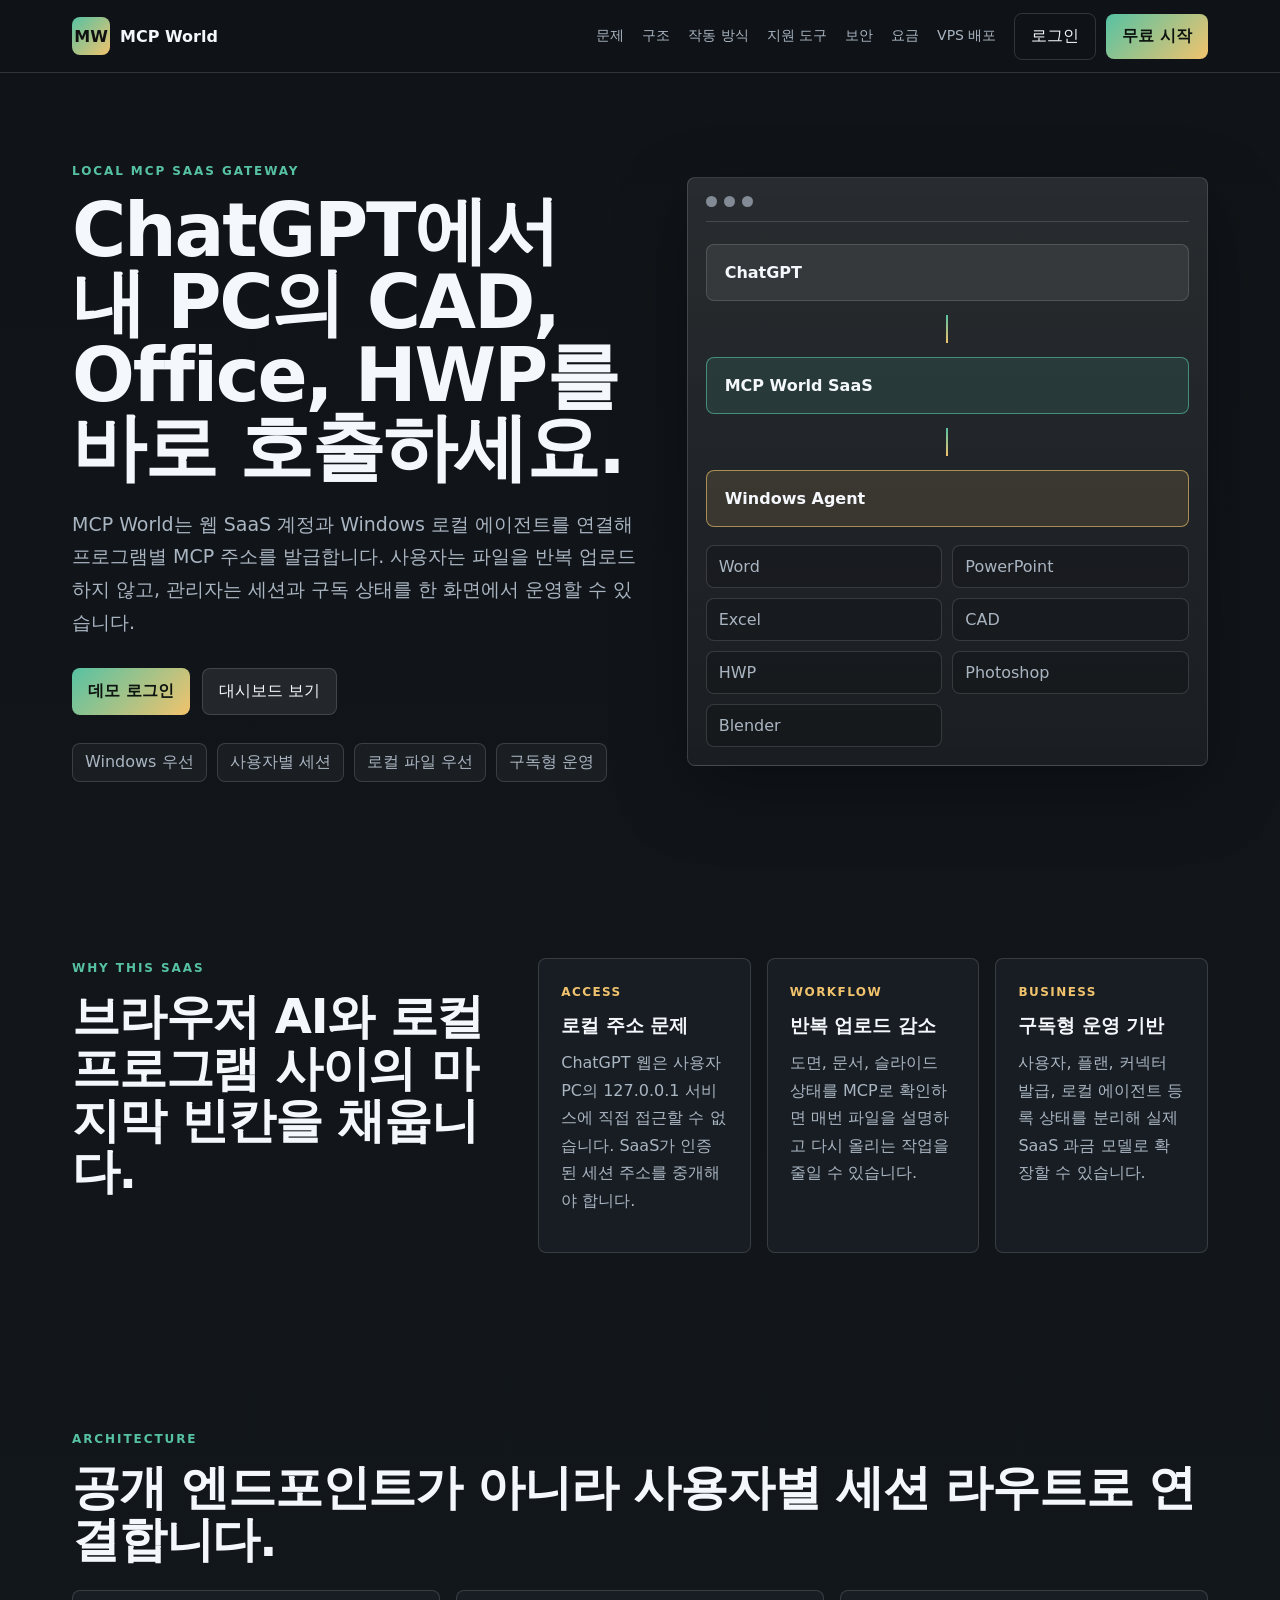
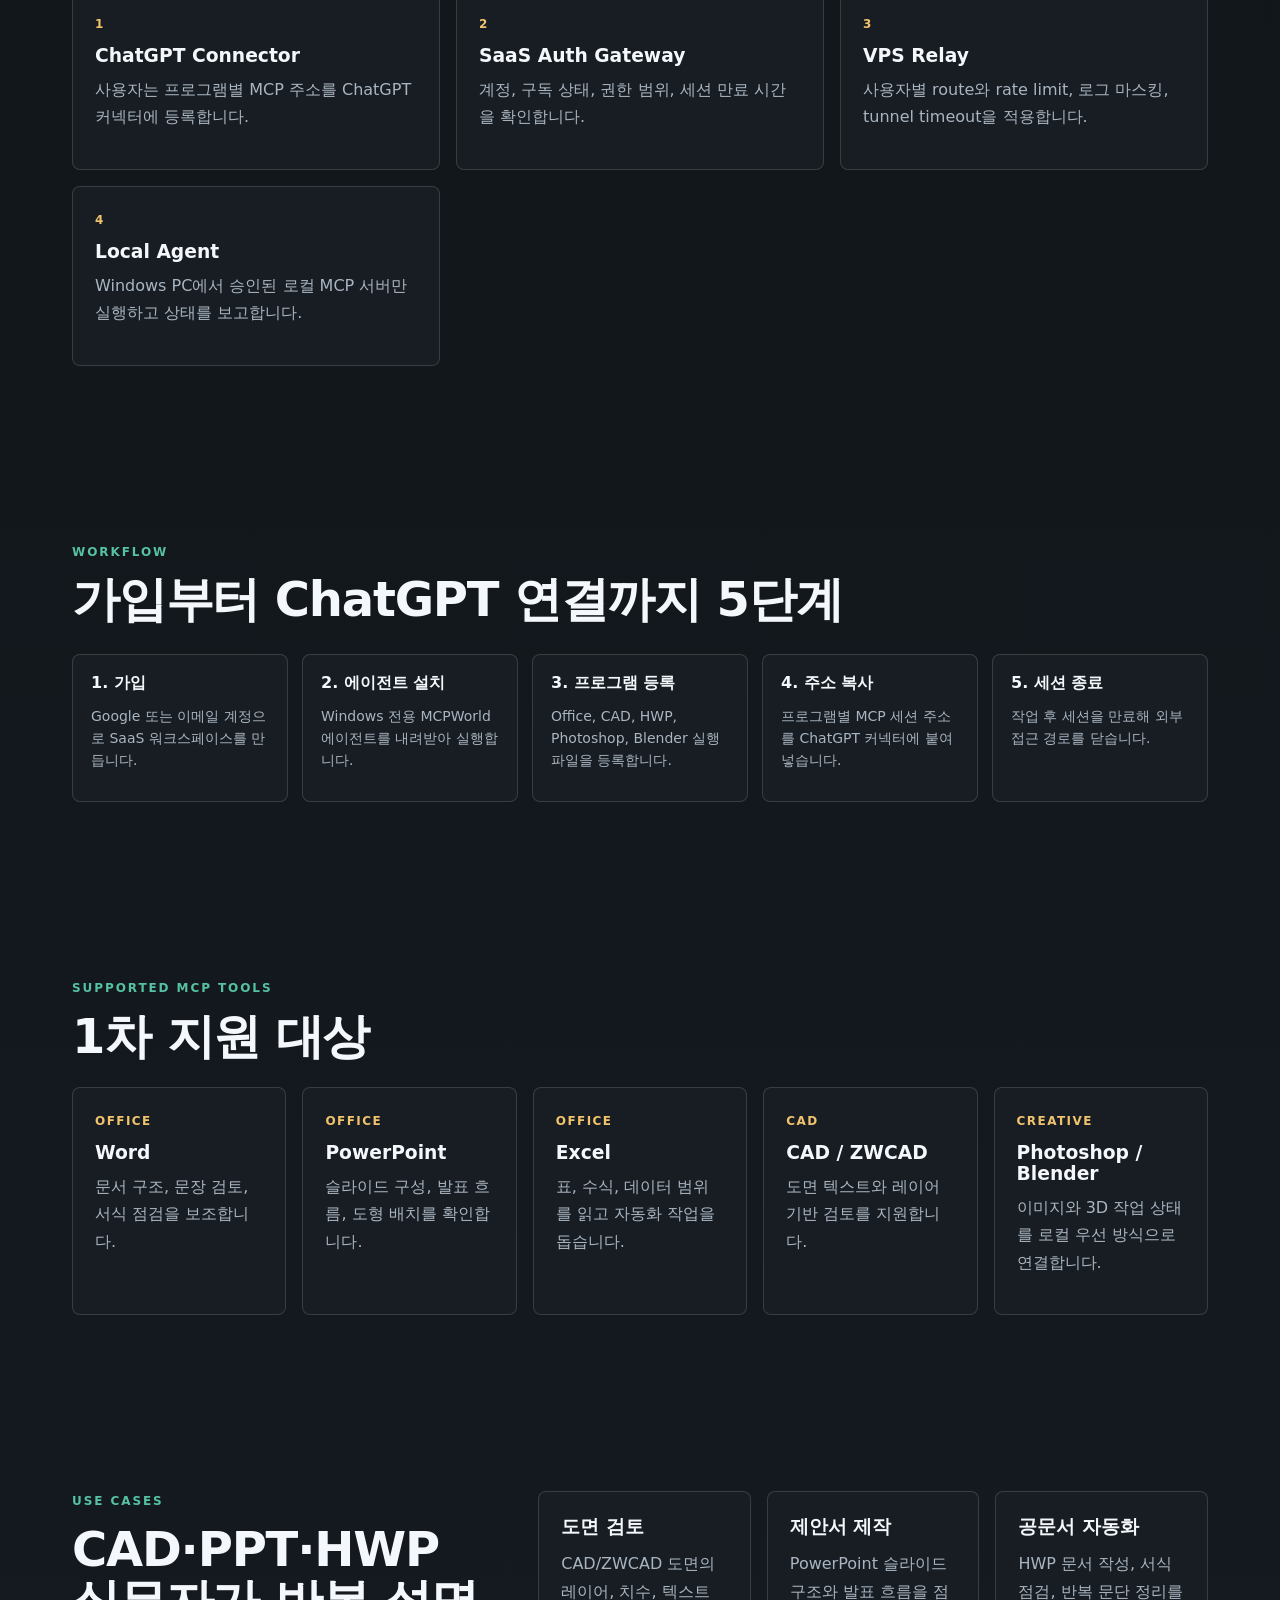
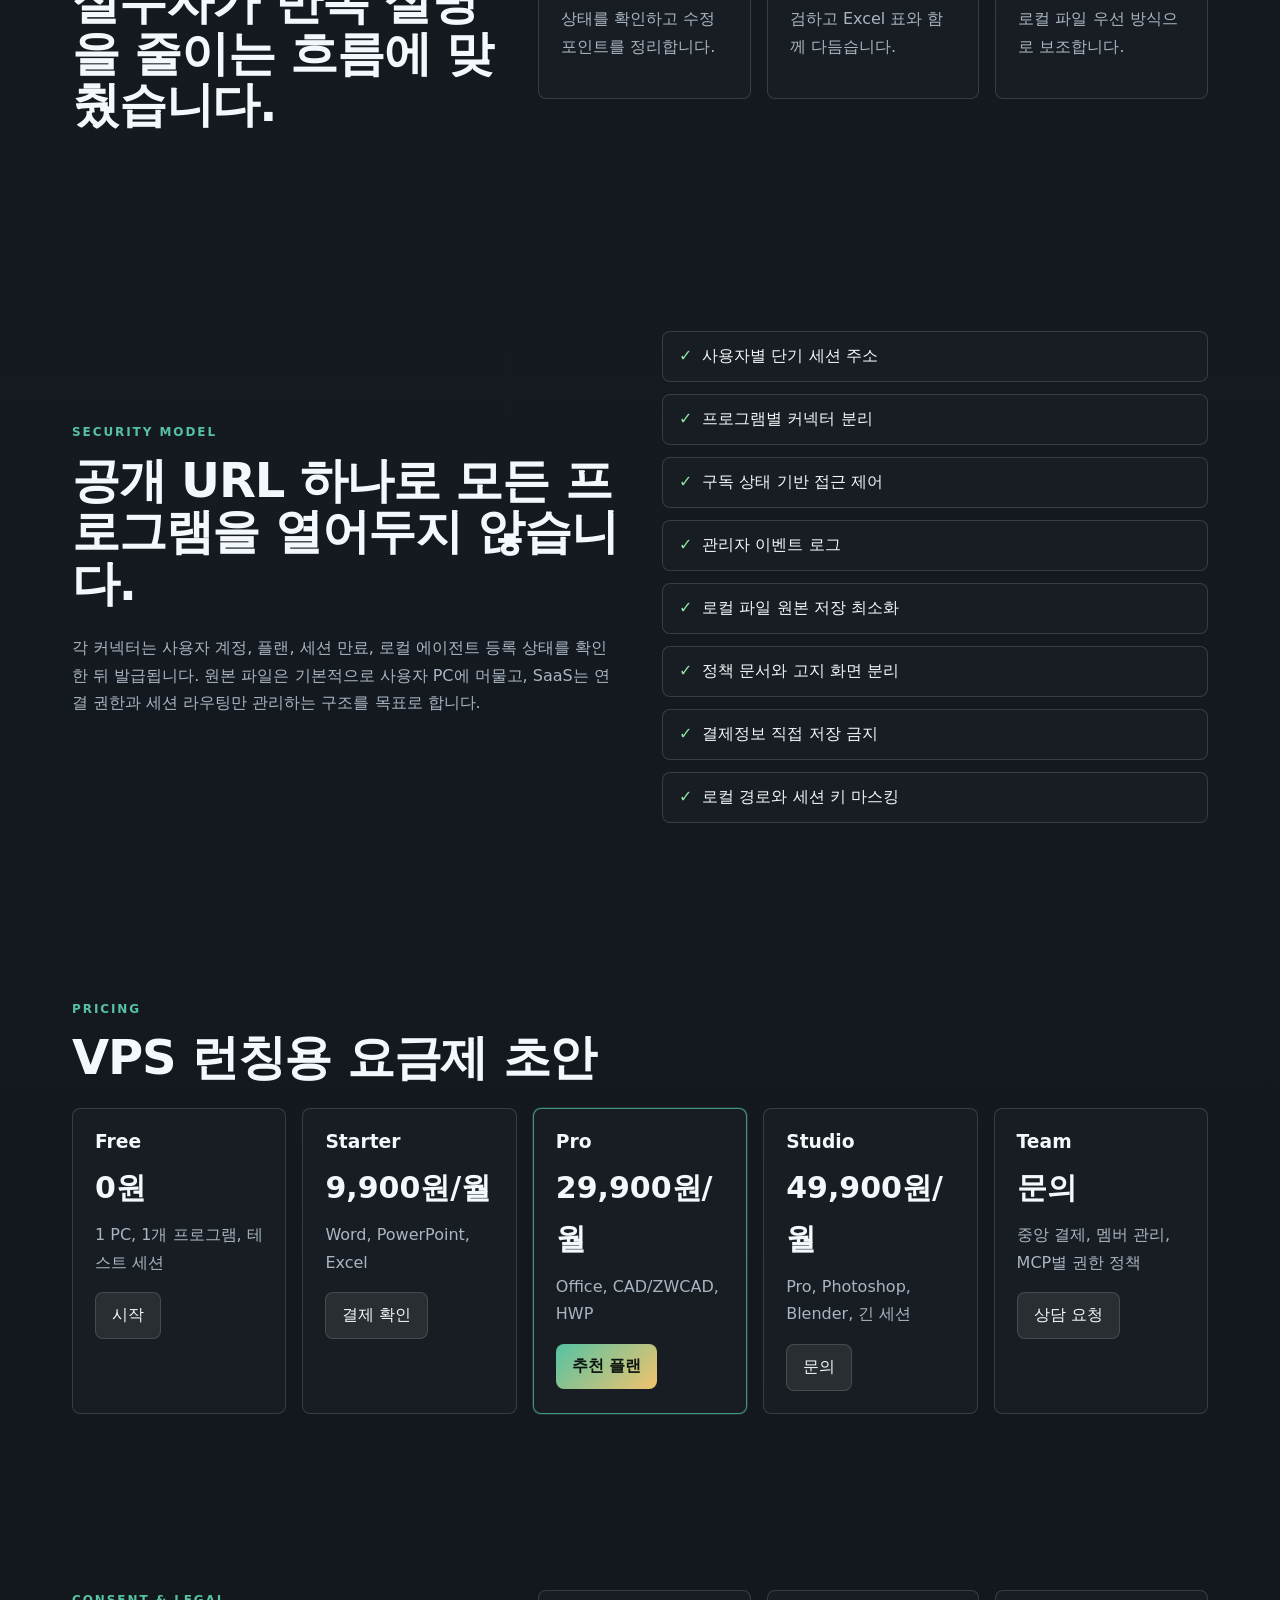
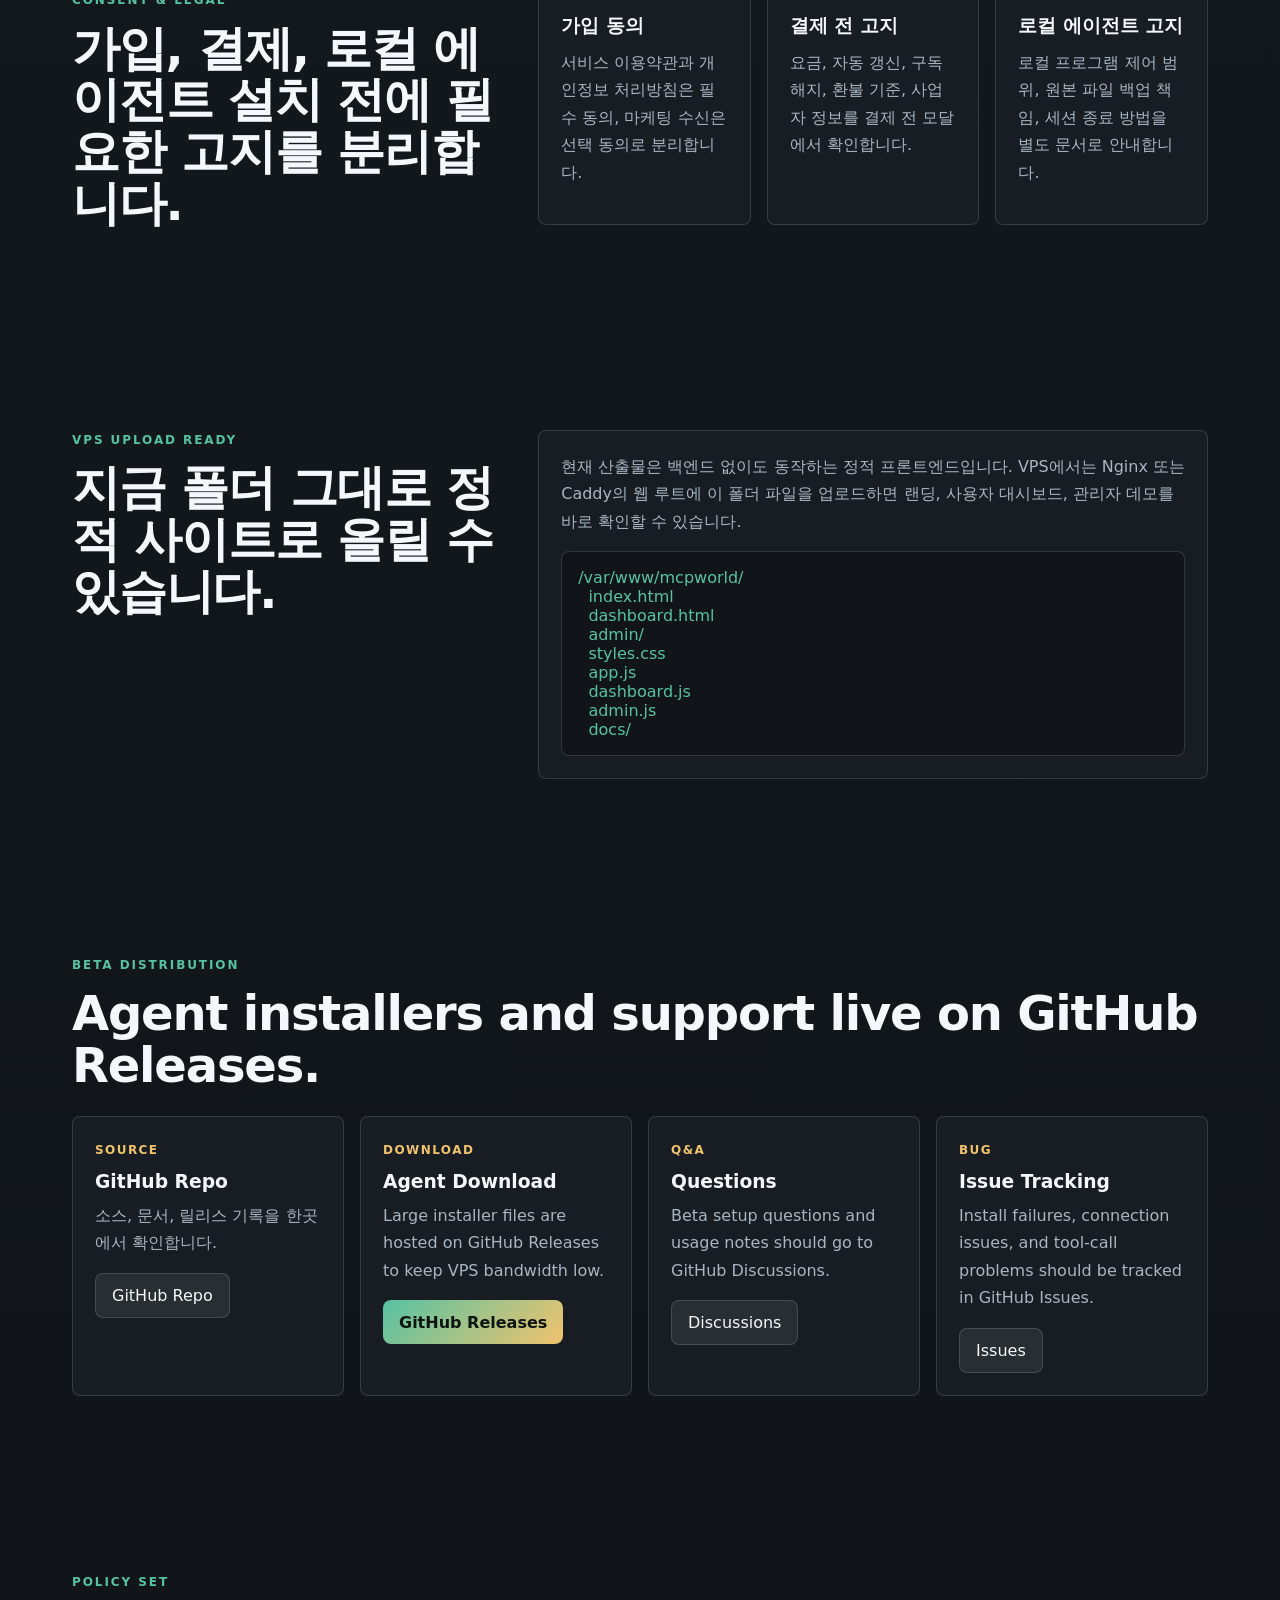
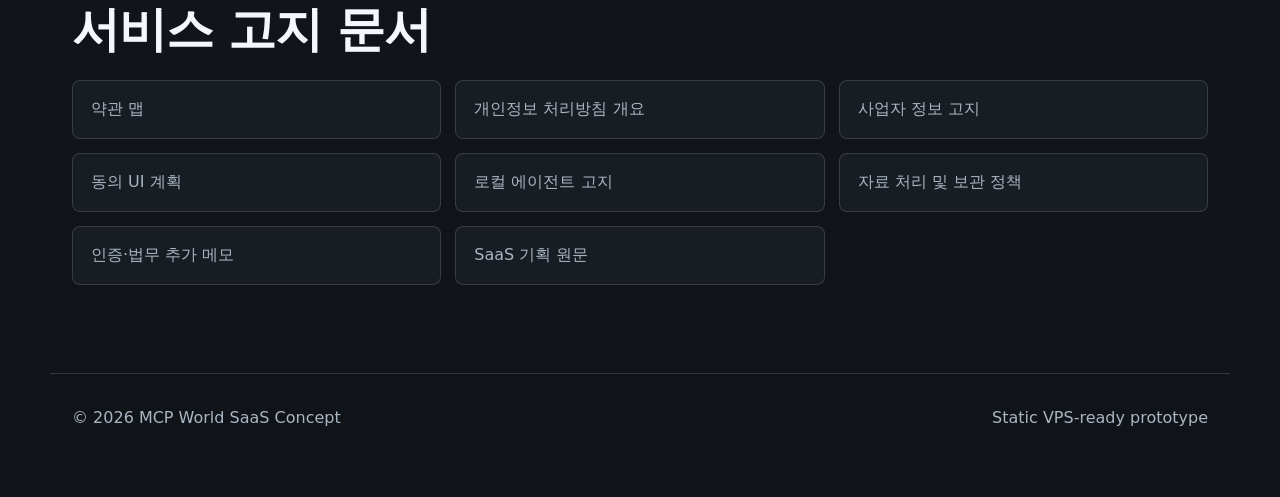
==== commit d652a6ba: "Add repository and connector onboarding links" ====
--- a/index.html
+++ b/index.html
@@ -189,8 +189,9 @@
     <section id="support" class="section">
       <p class="eyebrow">Beta Distribution</p>
       <h2>Agent installers and support live on GitHub Releases.</h2>
-      <div class="cards three">
-        <article class="card"><span class="tag">Download</span><h3>Agent Download</h3><p>Large installer files are hosted on GitHub Releases to keep VPS bandwidth low.</p><a class="btn btn-primary github-release-link" href="https://github.com/JS190-prog/mcpworld/releases/latest" target="_blank" rel="noopener">GitHub Releases</a></article>
+      <div class="cards support-cards">
+        <article class="card"><span class="tag">Source</span><h3>GitHub Repo</h3><p>소스, 문서, 릴리스 기록을 한곳에서 확인합니다.</p><a class="btn btn-secondary github-repo-link" href="https://github.com/JS190-prog/mcpworld" target="_blank" rel="noopener">GitHub Repo</a></article>
+        <article class="card"><span class="tag">Download</span><h3>Agent Download</h3><p>Large installer files are hosted on GitHub Releases to keep VPS bandwidth low.</p><a class="btn btn-primary github-release-link" href="https://github.com/JS190-prog/mcpworld/releases/tag/v0.2.0-beta.1" target="_blank" rel="noopener">GitHub Releases</a></article>
         <article class="card"><span class="tag">Q&amp;A</span><h3>Questions</h3><p>Beta setup questions and usage notes should go to GitHub Discussions.</p><a class="btn btn-secondary github-discussions-link" href="https://github.com/JS190-prog/mcpworld/discussions" target="_blank" rel="noopener">Discussions</a></article>
         <article class="card"><span class="tag">Bug</span><h3>Issue Tracking</h3><p>Install failures, connection issues, and tool-call problems should be tracked in GitHub Issues.</p><a class="btn btn-secondary github-issues-link" href="https://github.com/JS190-prog/mcpworld/issues" target="_blank" rel="noopener">Issues</a></article>
       </div>
--- a/styles.css
+++ b/styles.css
@@ -354,3 +354,15 @@
   .connector-actions { min-width: 0; }
   .tool-strip { grid-template-columns: 1fr; }
 }
+
+.cards.support-cards { grid-template-columns: repeat(4, 1fr); }
+.setup-steps { margin: 18px 0 0; padding-left: 20px; color: var(--muted); display: grid; gap: 8px; line-height: 1.55; }
+.setup-steps li::marker { color: var(--accent); font-weight: 700; }
+
+@media (max-width: 980px) {
+  .cards.support-cards { grid-template-columns: repeat(2, 1fr); }
+}
+
+@media (max-width: 700px) {
+  .cards.support-cards { grid-template-columns: 1fr; }
+}
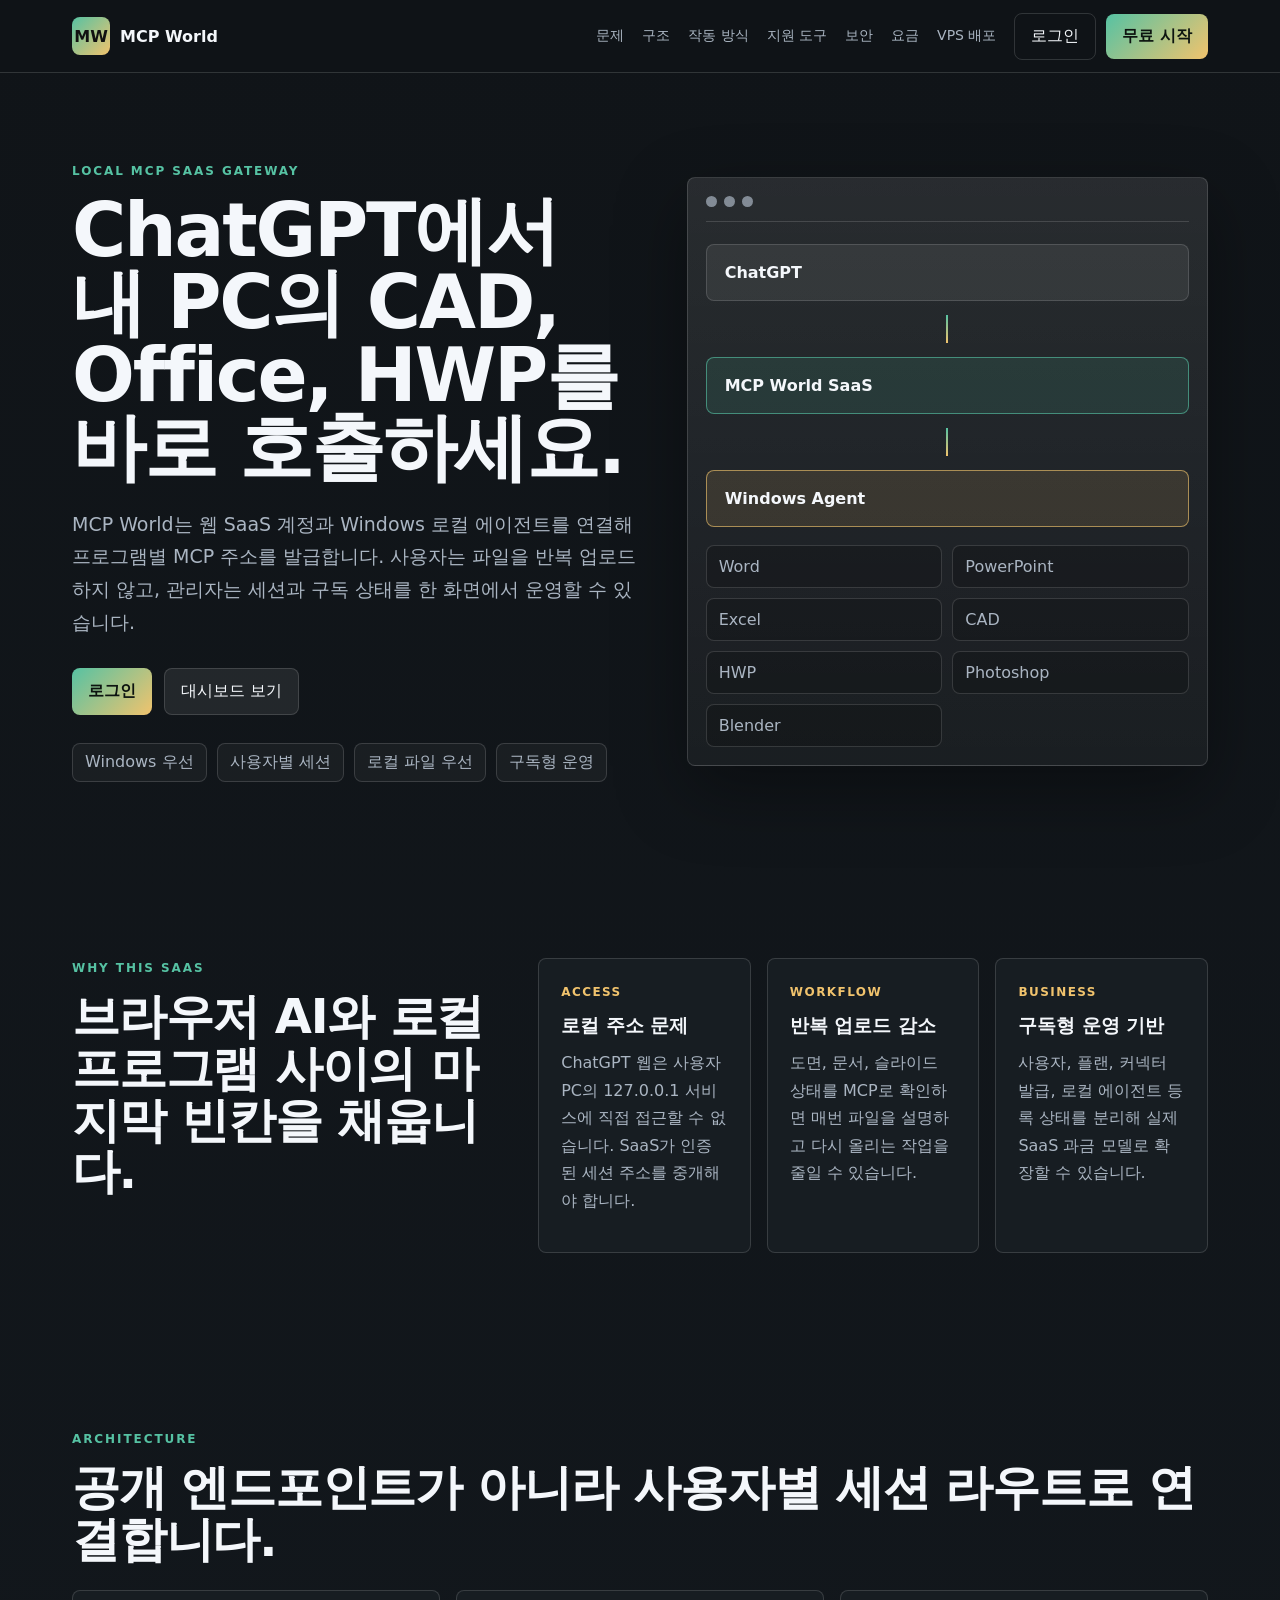
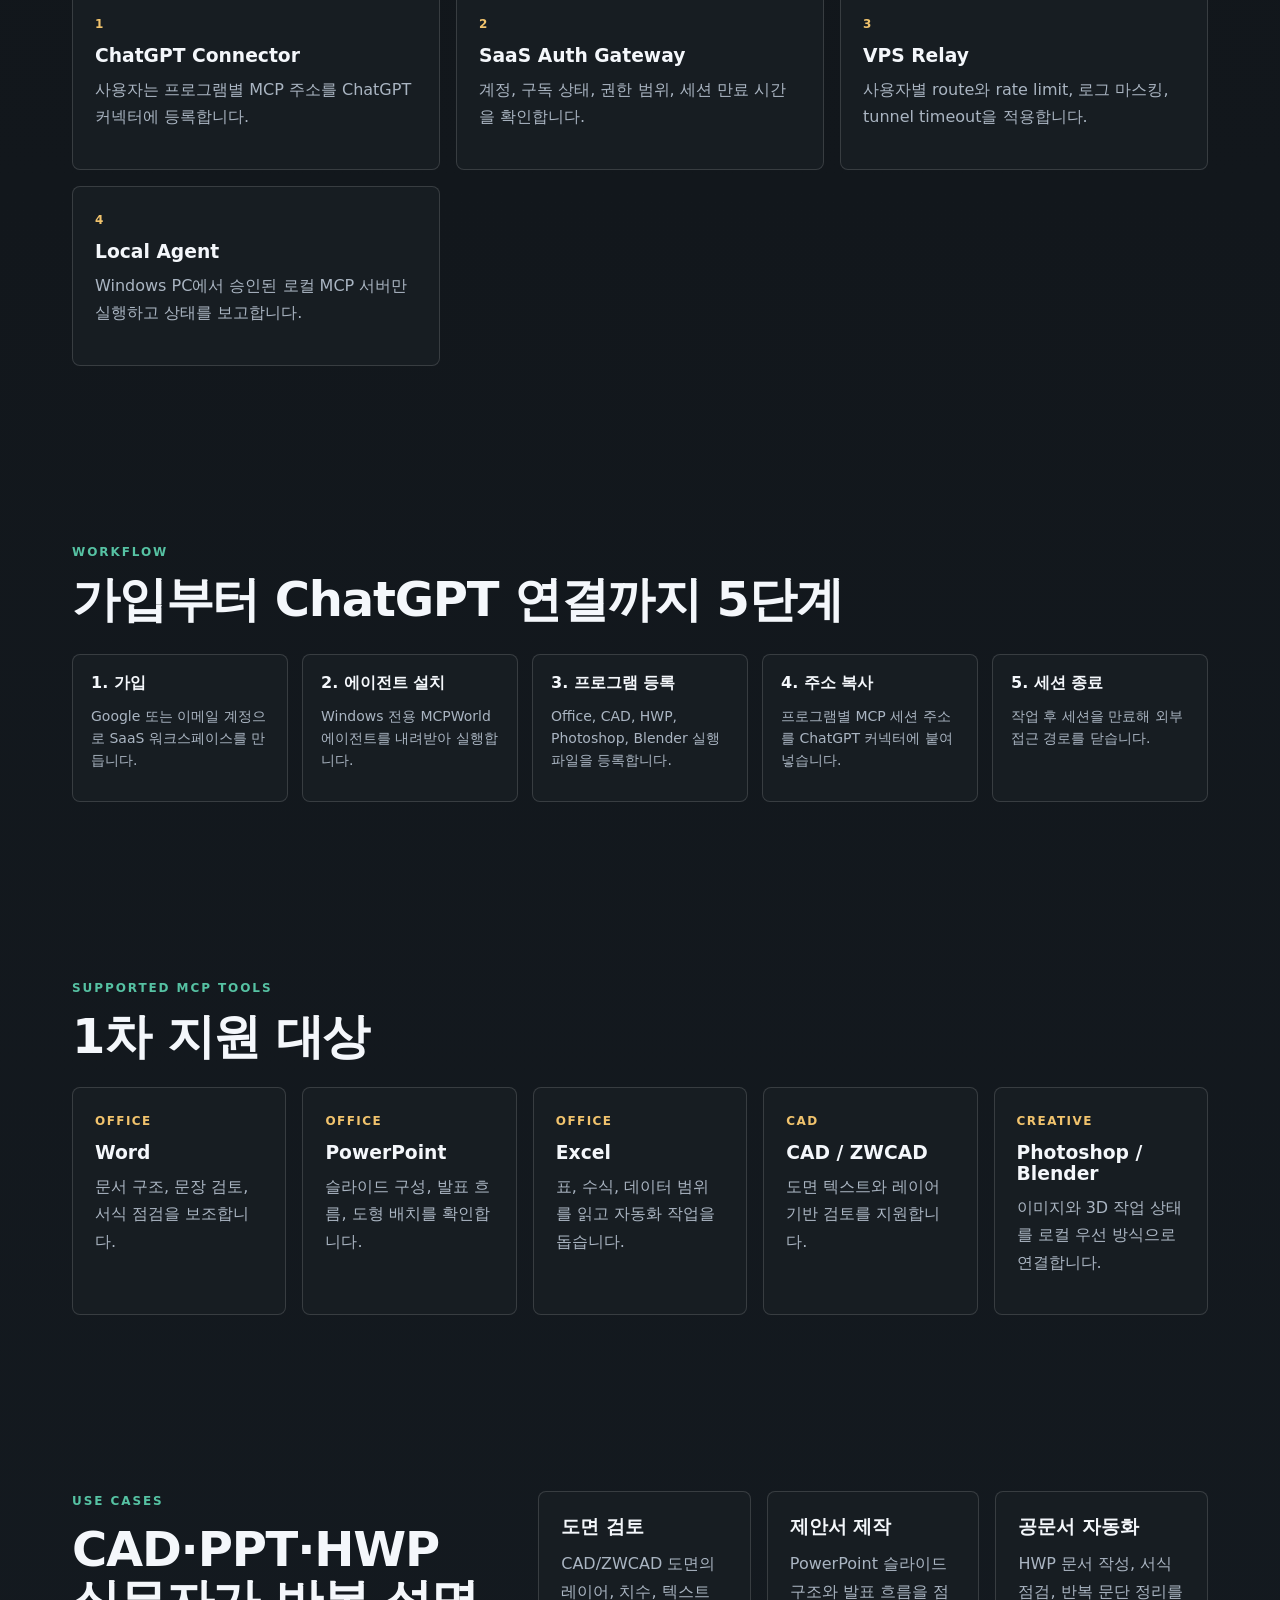
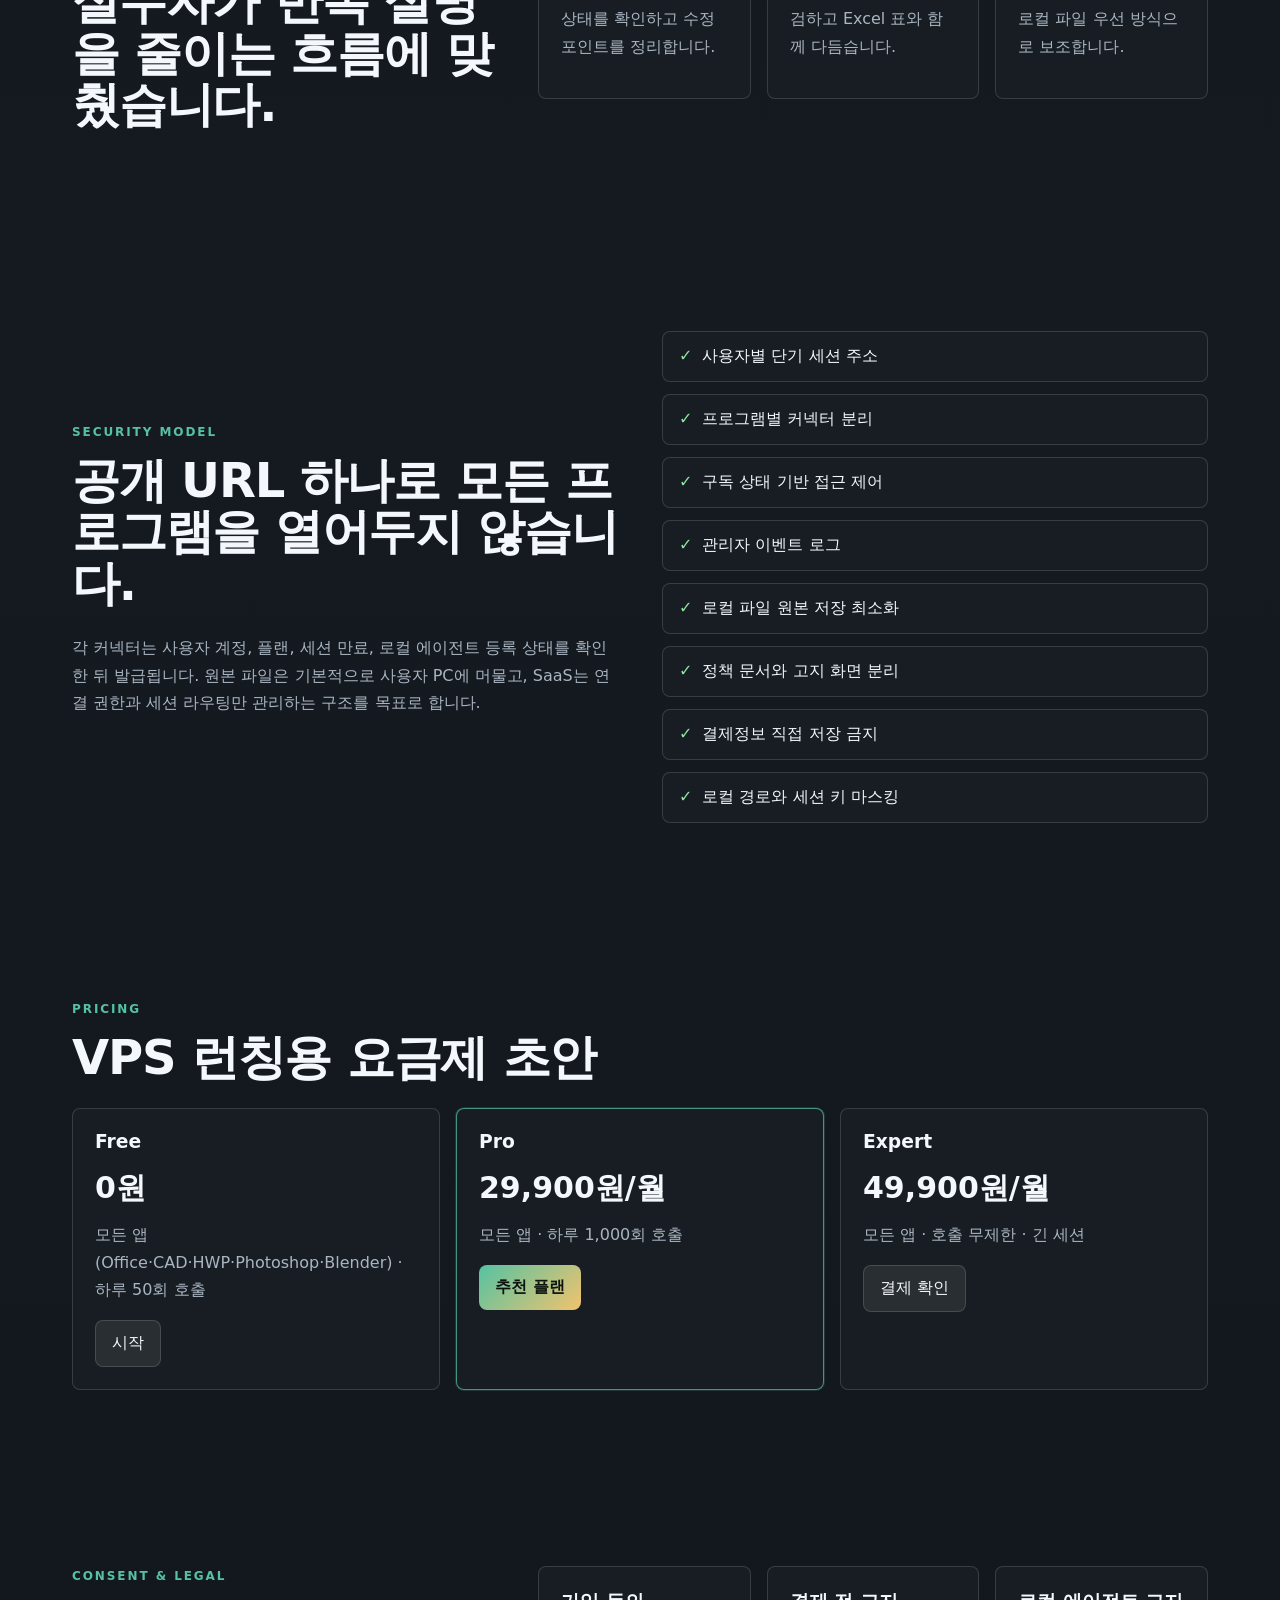
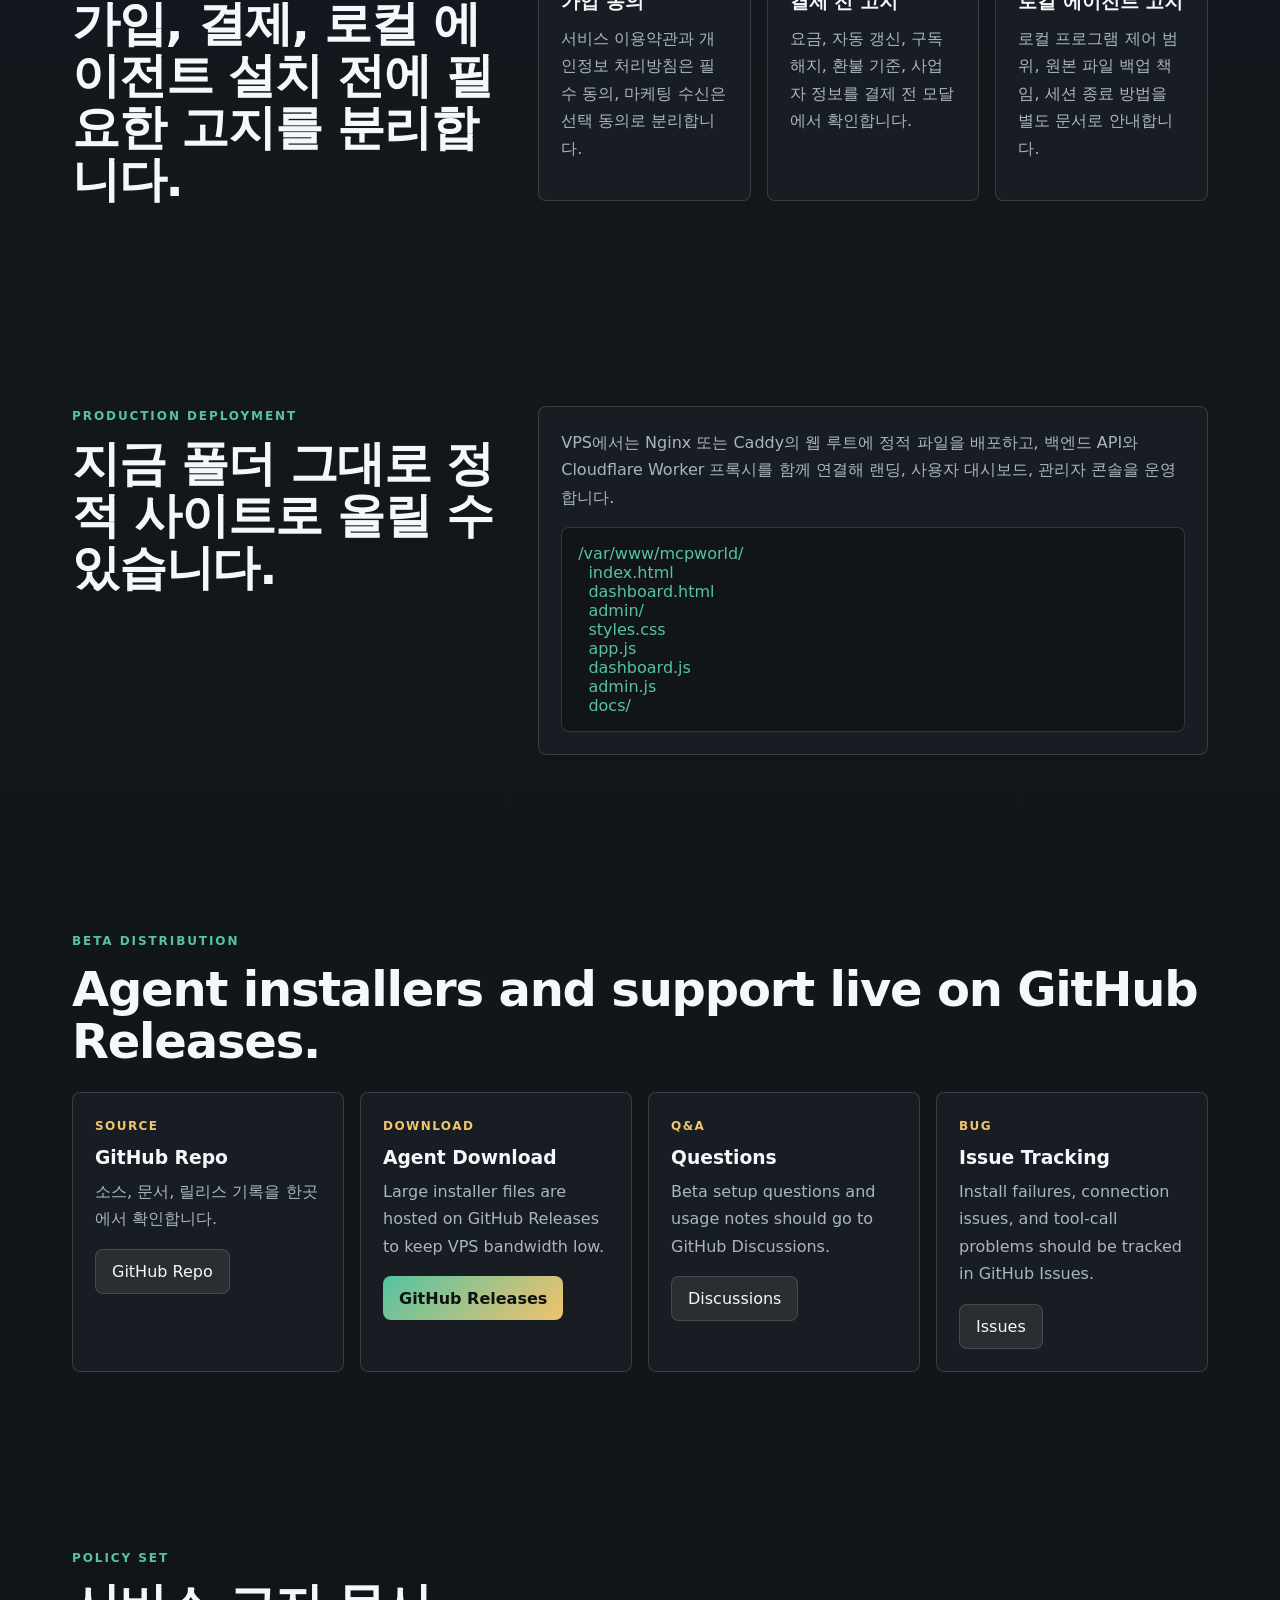
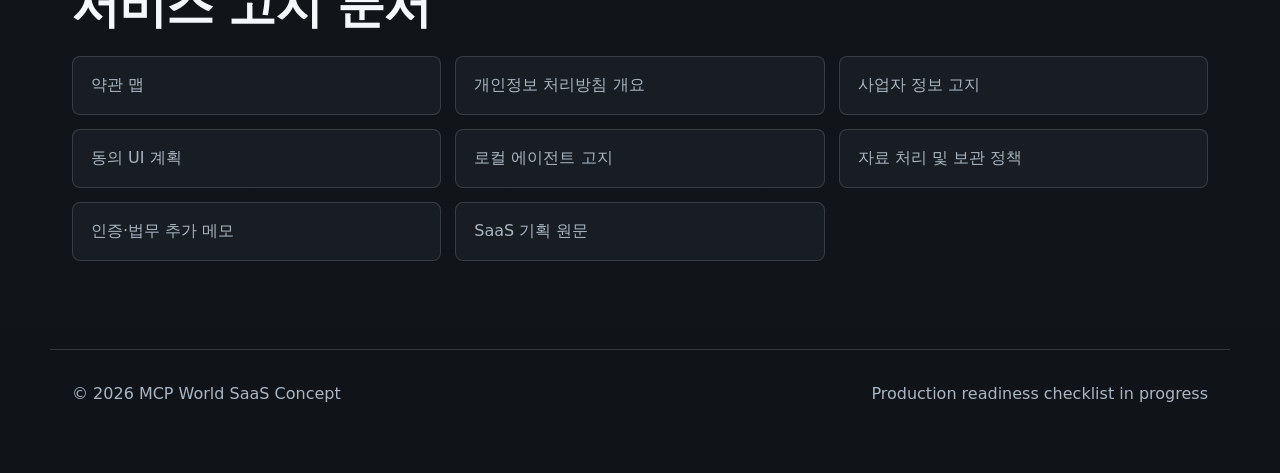
==== commit c5ab4ea4: "요금제 게이트·localcode/opencrab 커넥터·검증형 배포 스크립트 mcpworld SaaS 업데이트(소비자 배포 준비): - 백엔드: 3-plan(Free/Pro/Exp" ====
--- a/index.html
+++ b/index.html
@@ -38,7 +38,7 @@
         <h1>ChatGPT에서 내 PC의 CAD, Office, HWP를 바로 호출하세요.</h1>
         <p class="hero-text">MCP World는 웹 SaaS 계정과 Windows 로컬 에이전트를 연결해 프로그램별 MCP 주소를 발급합니다. 사용자는 파일을 반복 업로드하지 않고, 관리자는 세션과 구독 상태를 한 화면에서 운영할 수 있습니다.</p>
         <div class="hero-actions">
-          <button class="btn btn-primary open-login" type="button">데모 로그인</button>
+          <button class="btn btn-primary open-login" type="button">로그인</button>
           <a class="btn btn-secondary" href="dashboard.html">대시보드 보기</a>
         </div>
         <div class="trust-row" aria-label="서비스 원칙">
@@ -146,11 +146,9 @@
       <p class="eyebrow">Pricing</p>
       <h2>VPS 런칭용 요금제 초안</h2>
       <div class="cards pricing">
-        <article class="price-card"><h3>Free</h3><p class="price">0원</p><p>1 PC, 1개 프로그램, 테스트 세션</p><button class="btn btn-secondary open-signup" type="button">시작</button></article>
-        <article class="price-card"><h3>Starter</h3><p class="price">9,900원/월</p><p>Word, PowerPoint, Excel</p><button class="btn btn-secondary open-checkout" type="button">결제 확인</button></article>
-        <article class="price-card featured"><h3>Pro</h3><p class="price">29,900원/월</p><p>Office, CAD/ZWCAD, HWP</p><button class="btn btn-primary open-checkout" type="button">추천 플랜</button></article>
-        <article class="price-card"><h3>Studio</h3><p class="price">49,900원/월</p><p>Pro, Photoshop, Blender, 긴 세션</p><button class="btn btn-secondary open-checkout" type="button">문의</button></article>
-        <article class="price-card"><h3>Team</h3><p class="price">문의</p><p>중앙 결제, 멤버 관리, MCP별 권한 정책</p><button class="btn btn-secondary open-checkout" type="button">상담 요청</button></article>
+        <article class="price-card"><h3>Free</h3><p class="price">0원</p><p>모든 앱(Office·CAD·HWP·Photoshop·Blender) · 하루 50회 호출</p><button class="btn btn-secondary open-signup" type="button">시작</button></article>
+        <article class="price-card featured"><h3>Pro</h3><p class="price">29,900원/월</p><p>모든 앱 · 하루 1,000회 호출</p><button class="btn btn-primary open-checkout" type="button">추천 플랜</button></article>
+        <article class="price-card"><h3>Expert</h3><p class="price">49,900원/월</p><p>모든 앱 · 호출 무제한 · 긴 세션</p><button class="btn btn-secondary open-checkout" type="button">결제 확인</button></article>
       </div>
     </section>
 
@@ -168,11 +166,11 @@
 
     <section id="deploy" class="section split">
       <div>
-        <p class="eyebrow">VPS Upload Ready</p>
+        <p class="eyebrow">Production Deployment</p>
         <h2>지금 폴더 그대로 정적 사이트로 올릴 수 있습니다.</h2>
       </div>
       <div class="deploy-box">
-        <p>현재 산출물은 백엔드 없이도 동작하는 정적 프론트엔드입니다. VPS에서는 Nginx 또는 Caddy의 웹 루트에 이 폴더 파일을 업로드하면 랜딩, 사용자 대시보드, 관리자 데모를 바로 확인할 수 있습니다.</p>
+        <p>VPS에서는 Nginx 또는 Caddy의 웹 루트에 정적 파일을 배포하고, 백엔드 API와 Cloudflare Worker 프록시를 함께 연결해 랜딩, 사용자 대시보드, 관리자 콘솔을 운영합니다.</p>
         <div class="code-block">/var/www/mcpworld/
   index.html
   dashboard.html
@@ -201,35 +199,32 @@
       <p class="eyebrow">Policy Set</p>
       <h2>서비스 고지 문서</h2>
       <div class="policy-grid">
-        <a href="docs/terms-and-policy-map.md">약관 맵</a>
-        <a href="docs/privacy-policy-outline.md">개인정보 처리방침 개요</a>
-        <a href="docs/business-disclosure.md">사업자 정보 고지</a>
-        <a href="docs/consent-ui-plan.md">동의 UI 계획</a>
-        <a href="docs/local-agent-risk-notice.md">로컬 에이전트 고지</a>
-        <a href="docs/data-retention-and-processing.md">자료 처리 및 보관 정책</a>
-        <a href="docs/Auth_Legal_Addendum_Short.md">인증·법무 추가 메모</a>
-        <a href="docs/MCP_SaaS_Webpage_Concept_Plan.md">SaaS 기획 원문</a>
+        <a href="docs/terms-and-policy-map.html">약관 맵</a>
+        <a href="docs/privacy-policy-outline.html">개인정보 처리방침 개요</a>
+        <a href="docs/business-disclosure.html">사업자 정보 고지</a>
+        <a href="docs/consent-ui-plan.html">동의 UI 계획</a>
+        <a href="docs/local-agent-risk-notice.html">로컬 에이전트 고지</a>
+        <a href="docs/data-retention-and-processing.html">자료 처리 및 보관 정책</a>
+        <a href="docs/Auth_Legal_Addendum_Short.html">인증·법무 추가 메모</a>
+        <a href="docs/MCP_SaaS_Webpage_Concept_Plan.html">SaaS 기획 원문</a>
       </div>
     </section>
   </main>
 
   <footer class="site-footer">
     <span>© 2026 MCP World SaaS Concept</span>
-    <span>Static VPS-ready prototype</span>
+    <span>Production readiness checklist in progress</span>
   </footer>
 
   <dialog id="loginDialog" class="modal">
     <form method="dialog" class="modal-box">
       <button class="modal-close" type="button" aria-label="닫기">×</button>
-      <h2>데모 로그인</h2>
-      <div class="demo-credential">
-        <strong>테스트 계정</strong>
-        <span>아이디: <code>demo</code></span>
-        <span>비밀번호: <code>demo1234</code></span>
-      </div>
-      <label>아이디 또는 이메일<input id="loginUser" type="text" value="demo" autocomplete="username"></label>
-      <label>비밀번호<input id="loginPass" type="password" value="demo1234" autocomplete="current-password"></label>
+      <h2>로그인</h2>
+      <label>이메일<input id="loginUser" type="email" autocomplete="username"></label>
+      <label>비밀번호<input id="loginPass" type="password" autocomplete="current-password"></label>
       <p class="form-message" id="loginMessage" role="status"></p>
+      <button class="btn btn-primary full" id="googleLoginButton" type="button">Google로 로그인</button>
+      <div class="divider">또는</div>
       <button class="btn btn-primary full" id="loginSubmit" type="button">대시보드로 이동</button>
       <button class="btn btn-secondary full open-signup" type="button">회원가입으로 이동</button>
     </form>
@@ -258,13 +253,13 @@
       <button class="modal-close" type="button" aria-label="닫기">×</button>
       <h2>결제 전 확인</h2>
       <ul class="modal-list">
-        <li>실서비스에서는 토스페이먼츠, Stripe, Paddle 같은 hosted checkout을 연결합니다.</li>
+        <li>결제 기능을 사용하려면 토스페이먼츠, Stripe, Paddle 같은 hosted checkout 설정이 필요합니다.</li>
         <li>카드 원문 정보는 MCP World 서버에 저장하지 않는 구성을 권장합니다.</li>
         <li>구독 상태는 커넥터 발급 API에서 매번 검증해야 합니다.</li>
         <li>자동 갱신, 구독 해지 방법, 환불 기준은 결제 전 별도 확인해야 합니다.</li>
         <li>유료 MCP 세션이나 외부 연동이 시작된 경우 환불 제한이 생길 수 있습니다.</li>
       </ul>
-      <a class="btn btn-secondary full" href="docs/business-disclosure.md">사업자 고지 보기</a>
+      <a class="btn btn-secondary full" href="docs/business-disclosure.html">사업자 고지 보기</a>
     </form>
   </dialog>
 
--- a/styles.css
+++ b/styles.css
@@ -148,7 +148,7 @@
 .checklist li { border: 1px solid var(--line); border-radius: 8px; padding: 14px 16px; background: var(--surface); }
 .checklist li::before { content: "✓"; color: var(--good); margin-right: 10px; font-weight: 900; }
 
-.pricing { grid-template-columns: repeat(5, 1fr); }
+.pricing { grid-template-columns: repeat(3, 1fr); }
 .price-card.featured { border-color: rgba(86, 194, 163, 0.72); box-shadow: 0 0 0 1px rgba(86, 194, 163, 0.18); }
 .price { font-size: 30px; font-weight: 900; color: var(--text); margin: 8px 0; }
 .code-block {
@@ -202,6 +202,22 @@
 .admin-table th, .admin-table td { padding: 15px 16px; border-bottom: 1px solid var(--line); text-align: left; color: var(--muted); }
 .admin-table th { color: var(--text); font-size: 13px; background: rgba(255, 255, 255, 0.06); }
 .admin-table tr:last-child td { border-bottom: 0; }
+.doc-page { background: var(--bg); }
+.doc-shell { max-width: 920px; }
+.doc-content { display: grid; gap: 16px; color: var(--muted); line-height: 1.75; }
+.doc-content h1, .doc-content h2, .doc-content h3, .doc-content h4 { color: var(--text); margin-top: 18px; line-height: 1.2; }
+.doc-content h1 { font-size: 36px; }
+.doc-content h2 { font-size: 26px; }
+.doc-content h3 { font-size: 20px; }
+.doc-content a { color: var(--accent); }
+.doc-content ul { margin: 0; padding-left: 22px; }
+.doc-content code { color: var(--accent); background: rgba(86, 194, 163, 0.1); border: 1px solid var(--line); border-radius: 4px; padding: 1px 5px; }
+.doc-content pre { overflow-x: auto; border: 1px solid var(--line); border-radius: 8px; padding: 16px; background: rgba(0, 0, 0, 0.22); }
+.doc-content pre code { border: 0; padding: 0; background: transparent; }
+.doc-table-wrap { overflow-x: auto; border: 1px solid var(--line); border-radius: 8px; }
+.doc-content table { width: 100%; border-collapse: collapse; min-width: 620px; }
+.doc-content th, .doc-content td { padding: 12px 14px; border-bottom: 1px solid var(--line); text-align: left; vertical-align: top; }
+.doc-content th { color: var(--text); background: rgba(255, 255, 255, 0.06); }
 .status-warning, .event-status.warning { color: var(--warn) !important; }
 .event-status.success { color: var(--good) !important; }
 .event-status.error { color: var(--danger) !important; }
@@ -283,6 +299,15 @@
 .table-actions { display: flex; gap: 8px; flex-wrap: wrap; }
 .ops-table small { color: var(--muted); }
 .table-actions .btn { min-height: 34px; padding: 7px 10px; font-size: 12px; }
+.inline-control { display: flex; align-items: center; gap: 8px; min-width: 210px; }
+.inline-control select { width: auto; min-width: 112px; padding: 7px 10px; font-size: 12px; }
+.inline-control .btn { min-height: 34px; padding: 7px 10px; font-size: 12px; }
+.token-create-row { display: grid; grid-template-columns: minmax(180px, 1fr) 130px auto; gap: 10px; align-items: end; }
+.token-create-row input,
+.token-create-row select { padding: 10px 12px; }
+.token-output { margin: 0 0 16px; border: 1px solid var(--accent); border-radius: 8px; padding: 14px; background: rgba(98, 200, 161, 0.08); }
+.token-output code { display: block; margin: 10px 0 6px; padding: 10px; border-radius: 8px; color: var(--text); background: rgba(0, 0, 0, 0.24); overflow-wrap: anywhere; }
+.token-output small { color: var(--muted); }
 .runbook-grid { display: grid; grid-template-columns: repeat(2, 1fr); gap: 14px; }
 .runbook-card {
   border: 1px solid var(--line);
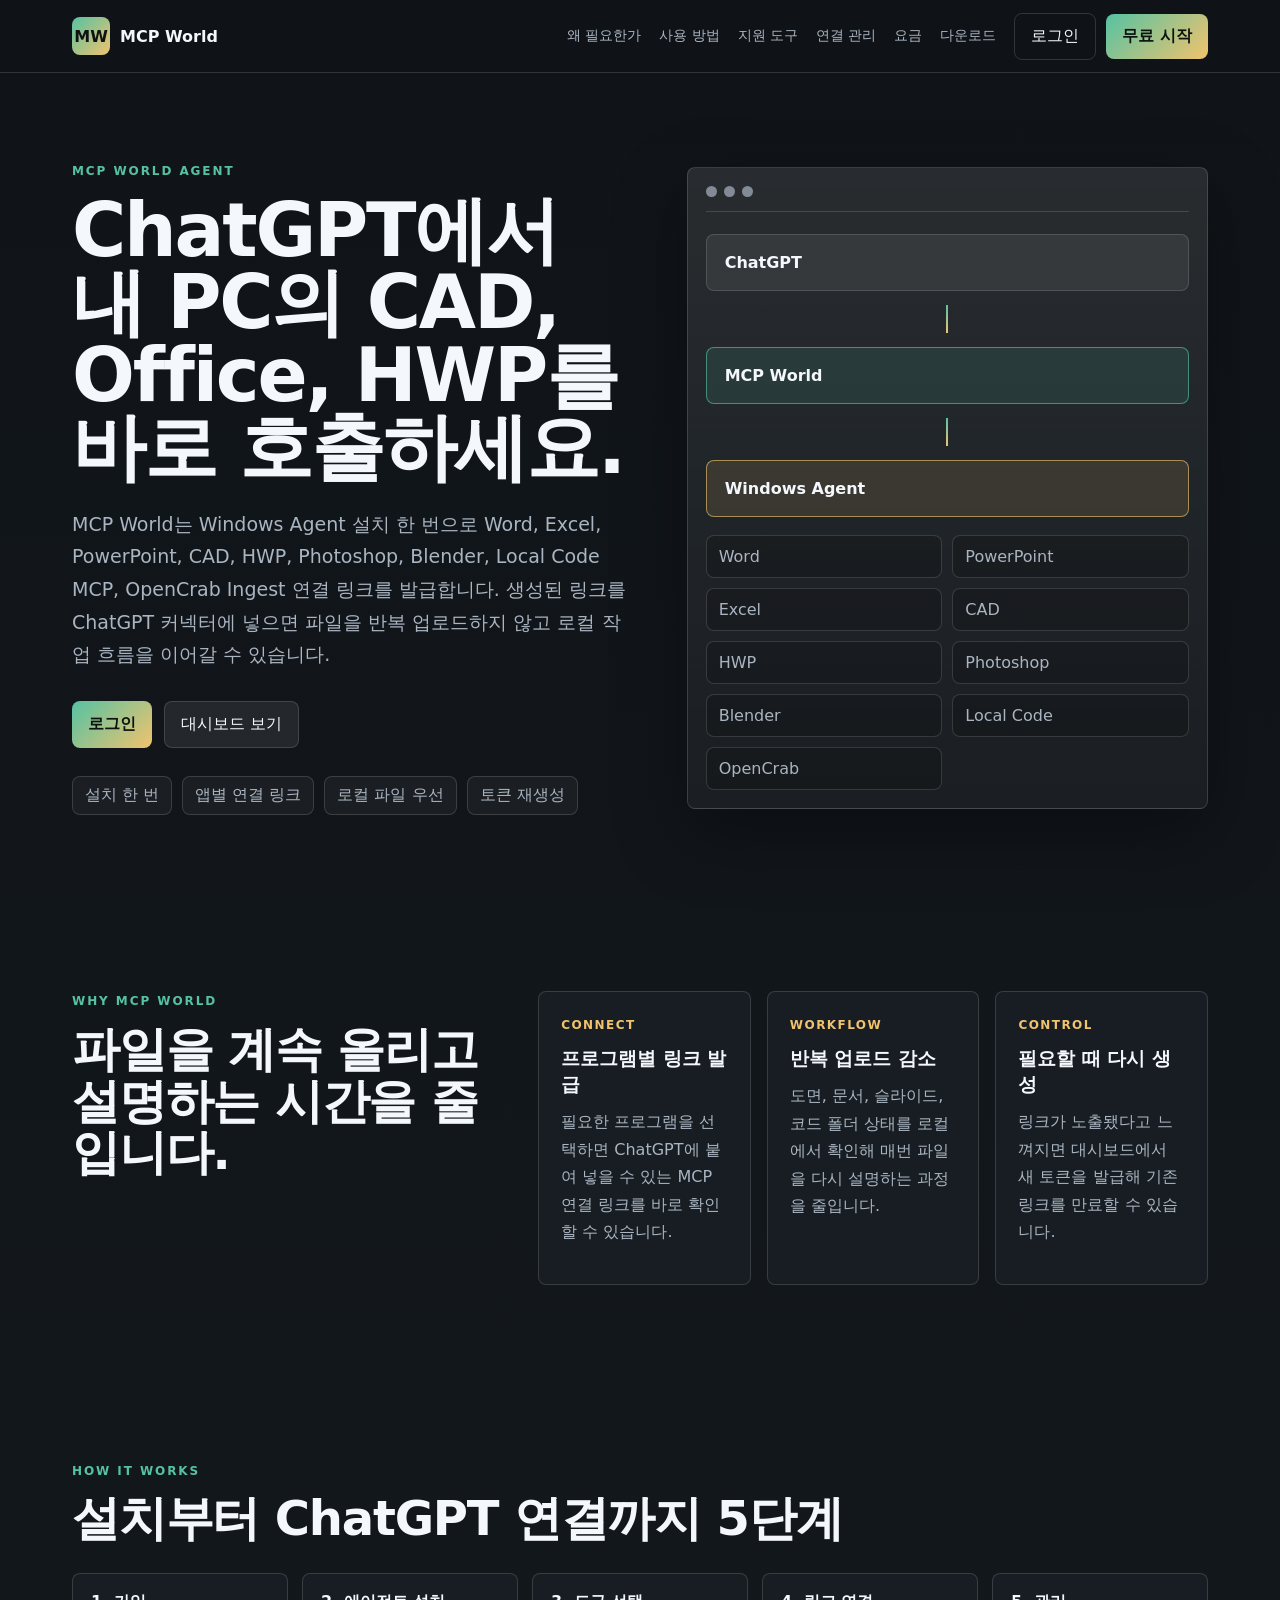
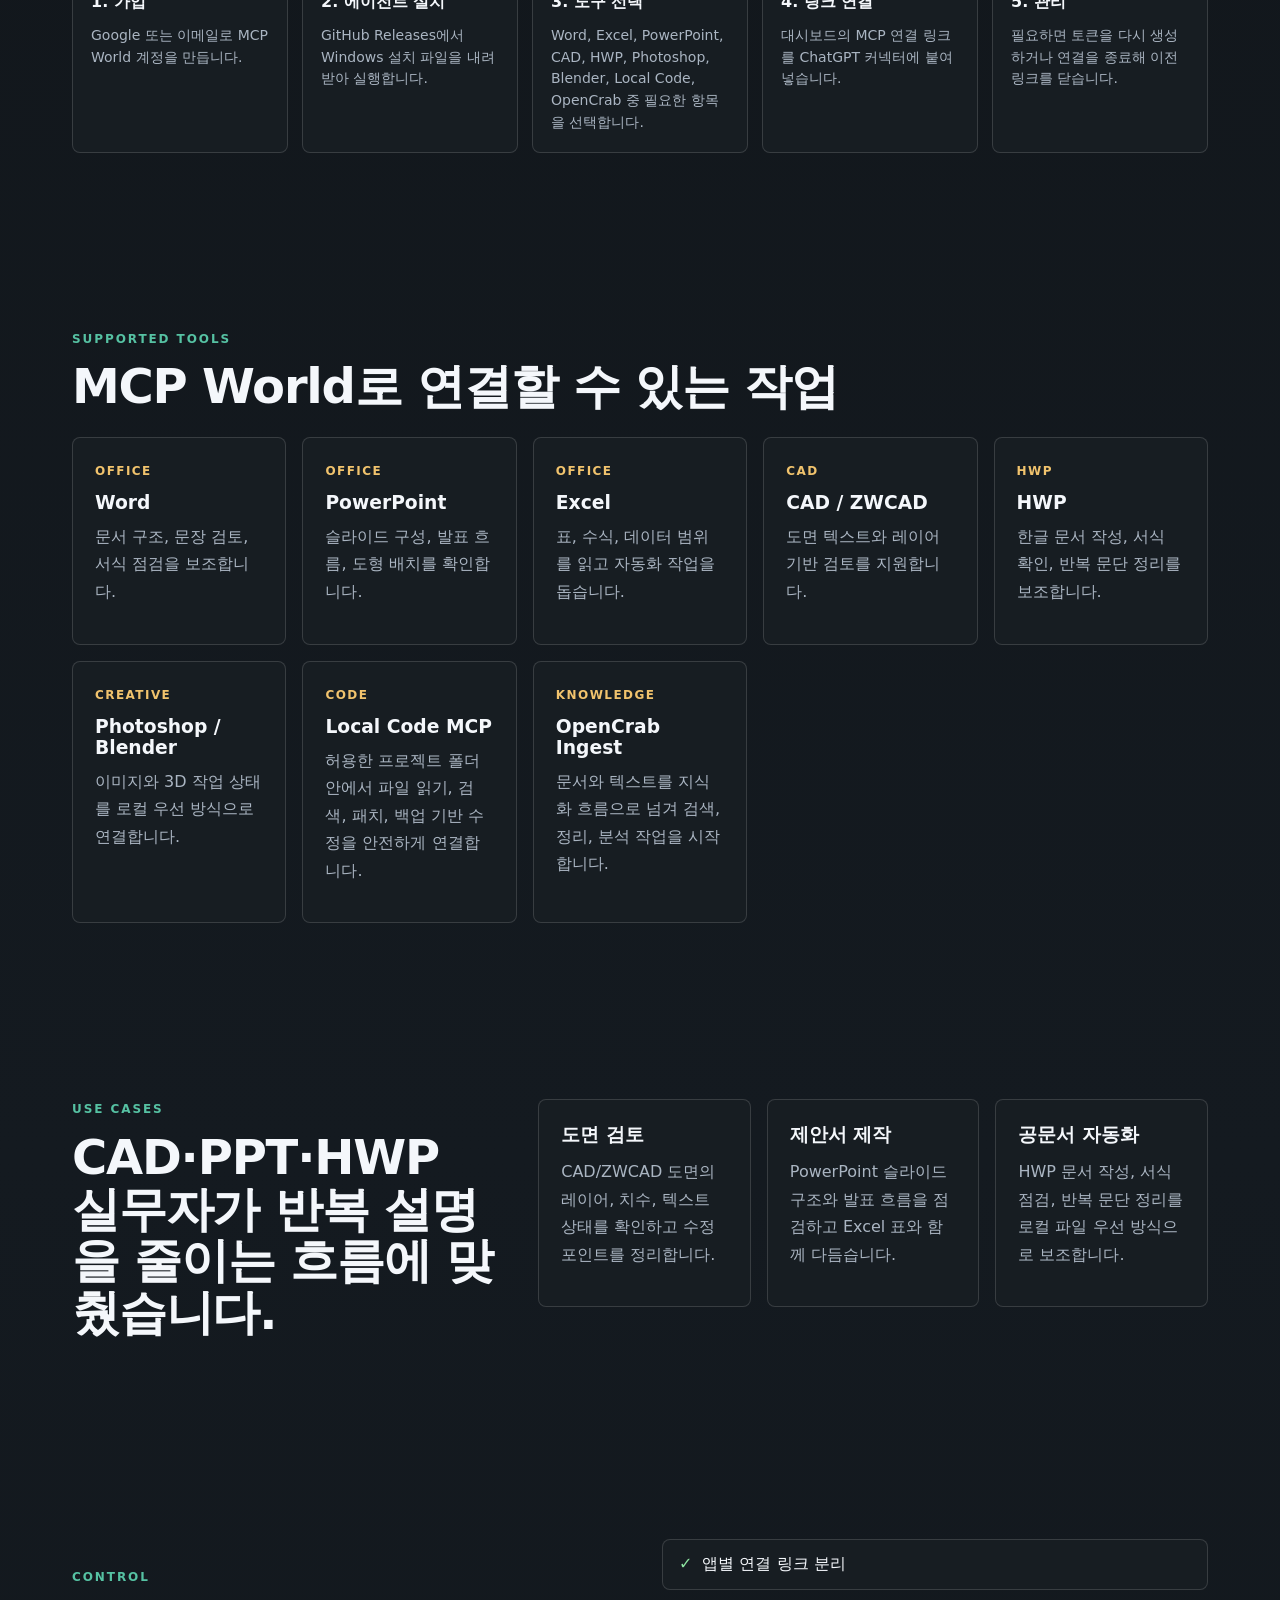
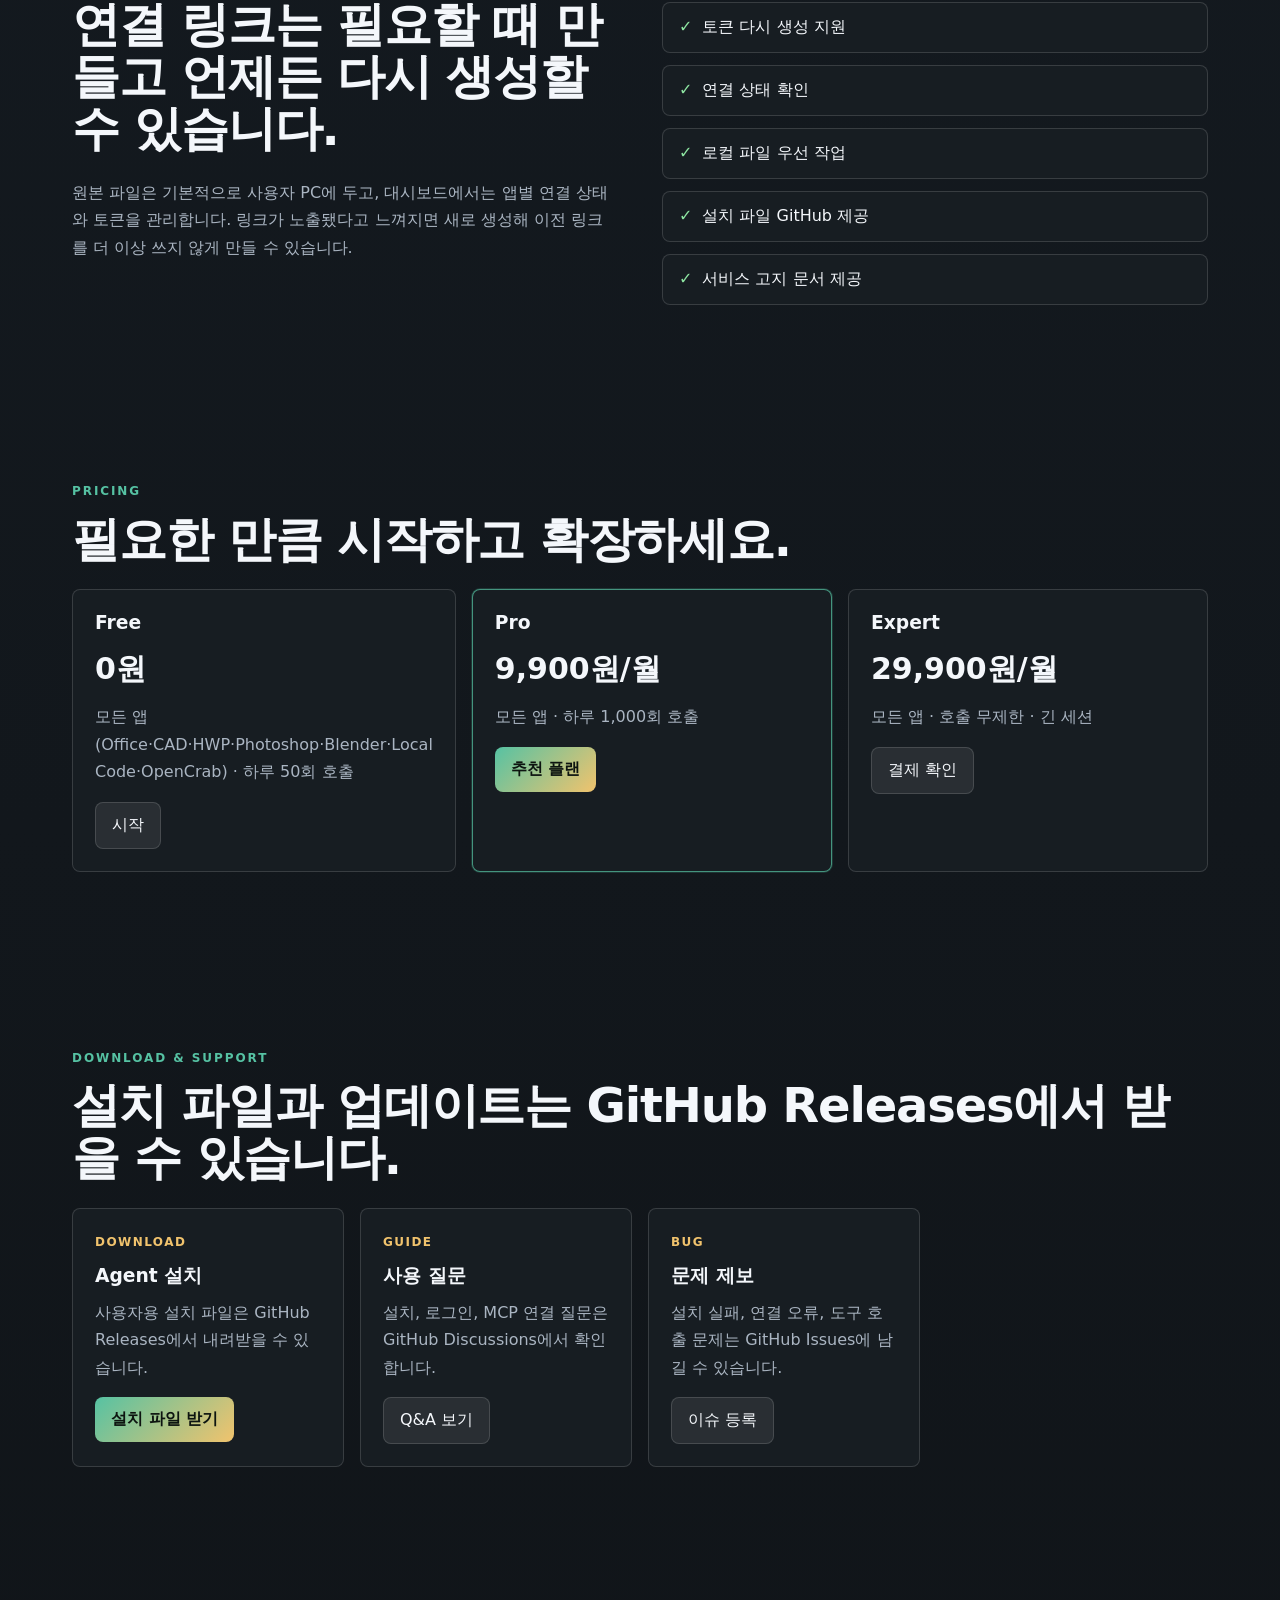
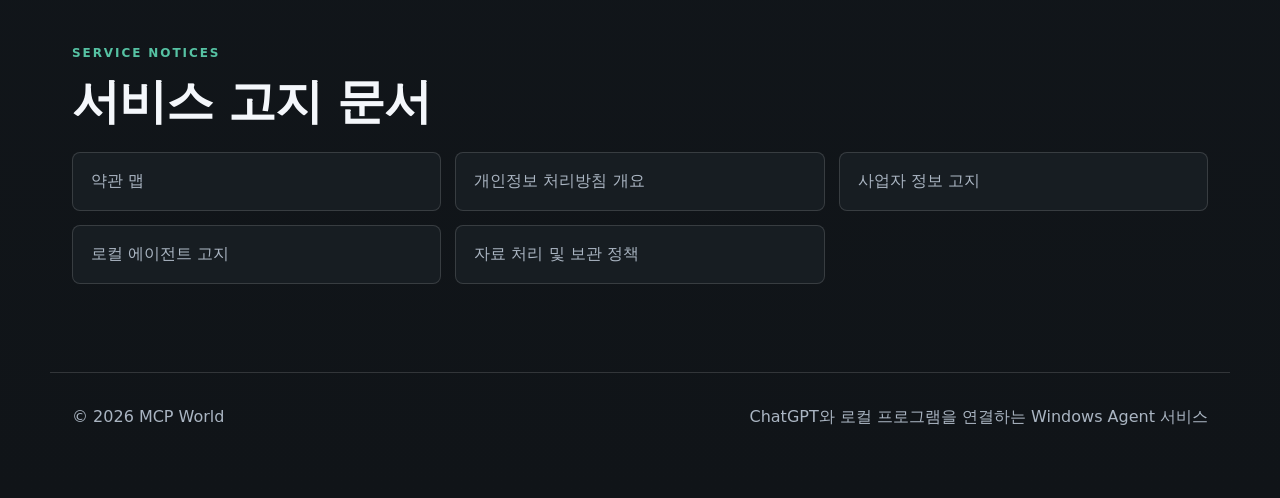
==== commit f2b5a80e: "Update MCP World landing and auth UI" ====
--- a/index.html
+++ b/index.html
@@ -3,8 +3,8 @@
 <head>
   <meta charset="utf-8">
   <meta name="viewport" content="width=device-width, initial-scale=1">
-  <title>MCP World | 로컬 프로그램을 ChatGPT에 연결하는 SaaS</title>
-  <meta name="description" content="Windows PC의 Office, CAD, HWP, Photoshop, Blender를 ChatGPT와 안전하게 연결하는 로컬 MCP 게이트웨이 SaaS">
+  <title>MCP World | 내 PC 프로그램을 ChatGPT에 연결</title>
+  <meta name="description" content="MCP World는 Word, PowerPoint, Excel, CAD, HWP, Photoshop, Blender, Local Code, OpenCrab 작업을 ChatGPT와 연결하는 Windows Agent 서비스입니다.">
   <link rel="stylesheet" href="styles.css">
 </head>
 <body>
@@ -16,13 +16,12 @@
       </a>
       <button class="nav-toggle" type="button" aria-label="메뉴 열기" aria-expanded="false">☰</button>
       <div class="nav-links">
-        <a href="#problem">문제</a>
-        <a href="#architecture">구조</a>
-        <a href="#workflow">작동 방식</a>
+        <a href="#problem">왜 필요한가</a>
+        <a href="#workflow">사용 방법</a>
         <a href="#tools">지원 도구</a>
-        <a href="#security">보안</a>
+        <a href="#control">연결 관리</a>
         <a href="#pricing">요금</a>
-        <a href="#deploy">VPS 배포</a>
+        <a href="#support">다운로드</a>
       </div>
       <div class="nav-actions">
         <button class="btn btn-ghost open-login" type="button">로그인</button>
@@ -34,18 +33,18 @@
   <main id="top">
     <section class="hero section">
       <div class="hero-copy">
-        <p class="eyebrow">Local MCP SaaS Gateway</p>
+        <p class="eyebrow">MCP World Agent</p>
         <h1>ChatGPT에서 내 PC의 CAD, Office, HWP를 바로 호출하세요.</h1>
-        <p class="hero-text">MCP World는 웹 SaaS 계정과 Windows 로컬 에이전트를 연결해 프로그램별 MCP 주소를 발급합니다. 사용자는 파일을 반복 업로드하지 않고, 관리자는 세션과 구독 상태를 한 화면에서 운영할 수 있습니다.</p>
+        <p class="hero-text">MCP World는 Windows Agent 설치 한 번으로 Word, Excel, PowerPoint, CAD, HWP, Photoshop, Blender, Local Code MCP, OpenCrab Ingest 연결 링크를 발급합니다. 생성된 링크를 ChatGPT 커넥터에 넣으면 파일을 반복 업로드하지 않고 로컬 작업 흐름을 이어갈 수 있습니다.</p>
         <div class="hero-actions">
           <button class="btn btn-primary open-login" type="button">로그인</button>
           <a class="btn btn-secondary" href="dashboard.html">대시보드 보기</a>
         </div>
         <div class="trust-row" aria-label="서비스 원칙">
-          <span>Windows 우선</span>
-          <span>사용자별 세션</span>
+          <span>설치 한 번</span>
+          <span>앱별 연결 링크</span>
           <span>로컬 파일 우선</span>
-          <span>구독형 운영</span>
+          <span>토큰 재생성</span>
         </div>
       </div>
       <div class="hero-visual" aria-label="MCP World 연결 구조">
@@ -54,12 +53,12 @@
           <div class="gateway-map">
             <div class="node node-chat">ChatGPT</div>
             <div class="route-line"></div>
-            <div class="node node-cloud">MCP World SaaS</div>
+            <div class="node node-cloud">MCP World</div>
             <div class="route-line"></div>
             <div class="node node-local">Windows Agent</div>
           </div>
           <div class="tool-strip">
-            <span>Word</span><span>PowerPoint</span><span>Excel</span><span>CAD</span><span>HWP</span><span>Photoshop</span><span>Blender</span>
+            <span>Word</span><span>PowerPoint</span><span>Excel</span><span>CAD</span><span>HWP</span><span>Photoshop</span><span>Blender</span><span>Local Code</span><span>OpenCrab</span>
           </div>
         </div>
       </div>
@@ -67,48 +66,40 @@
 
     <section id="problem" class="section split">
       <div>
-        <p class="eyebrow">Why this SaaS</p>
-        <h2>브라우저 AI와 로컬 프로그램 사이의 마지막 빈칸을 채웁니다.</h2>
+        <p class="eyebrow">Why MCP World</p>
+        <h2>파일을 계속 올리고 설명하는 시간을 줄입니다.</h2>
       </div>
       <div class="cards three">
-        <article class="card"><span class="tag">Access</span><h3>로컬 주소 문제</h3><p>ChatGPT 웹은 사용자 PC의 127.0.0.1 서비스에 직접 접근할 수 없습니다. SaaS가 인증된 세션 주소를 중개해야 합니다.</p></article>
-        <article class="card"><span class="tag">Workflow</span><h3>반복 업로드 감소</h3><p>도면, 문서, 슬라이드 상태를 MCP로 확인하면 매번 파일을 설명하고 다시 올리는 작업을 줄일 수 있습니다.</p></article>
-        <article class="card"><span class="tag">Business</span><h3>구독형 운영 기반</h3><p>사용자, 플랜, 커넥터 발급, 로컬 에이전트 등록 상태를 분리해 실제 SaaS 과금 모델로 확장할 수 있습니다.</p></article>
-      </div>
-    </section>
-
-    <section id="architecture" class="section">
-      <p class="eyebrow">Architecture</p>
-      <h2>공개 엔드포인트가 아니라 사용자별 세션 라우트로 연결합니다.</h2>
-      <div class="architecture-grid">
-        <article class="card"><span class="tag">1</span><h3>ChatGPT Connector</h3><p>사용자는 프로그램별 MCP 주소를 ChatGPT 커넥터에 등록합니다.</p></article>
-        <article class="card"><span class="tag">2</span><h3>SaaS Auth Gateway</h3><p>계정, 구독 상태, 권한 범위, 세션 만료 시간을 확인합니다.</p></article>
-        <article class="card"><span class="tag">3</span><h3>VPS Relay</h3><p>사용자별 route와 rate limit, 로그 마스킹, tunnel timeout을 적용합니다.</p></article>
-        <article class="card"><span class="tag">4</span><h3>Local Agent</h3><p>Windows PC에서 승인된 로컬 MCP 서버만 실행하고 상태를 보고합니다.</p></article>
+        <article class="card"><span class="tag">Connect</span><h3>프로그램별 링크 발급</h3><p>필요한 프로그램을 선택하면 ChatGPT에 붙여 넣을 수 있는 MCP 연결 링크를 바로 확인할 수 있습니다.</p></article>
+        <article class="card"><span class="tag">Workflow</span><h3>반복 업로드 감소</h3><p>도면, 문서, 슬라이드, 코드 폴더 상태를 로컬에서 확인해 매번 파일을 다시 설명하는 과정을 줄입니다.</p></article>
+        <article class="card"><span class="tag">Control</span><h3>필요할 때 다시 생성</h3><p>링크가 노출됐다고 느껴지면 대시보드에서 새 토큰을 발급해 기존 링크를 만료할 수 있습니다.</p></article>
       </div>
     </section>
 
     <section id="workflow" class="section">
-      <p class="eyebrow">Workflow</p>
-      <h2>가입부터 ChatGPT 연결까지 5단계</h2>
+      <p class="eyebrow">How it works</p>
+      <h2>설치부터 ChatGPT 연결까지 5단계</h2>
       <ol class="timeline">
-        <li><strong>1. 가입</strong><span>Google 또는 이메일 계정으로 SaaS 워크스페이스를 만듭니다.</span></li>
-        <li><strong>2. 에이전트 설치</strong><span>Windows 전용 MCPWorld 에이전트를 내려받아 실행합니다.</span></li>
-        <li><strong>3. 프로그램 등록</strong><span>Office, CAD, HWP, Photoshop, Blender 실행 파일을 등록합니다.</span></li>
-        <li><strong>4. 주소 복사</strong><span>프로그램별 MCP 세션 주소를 ChatGPT 커넥터에 붙여 넣습니다.</span></li>
-        <li><strong>5. 세션 종료</strong><span>작업 후 세션을 만료해 외부 접근 경로를 닫습니다.</span></li>
+        <li><strong>1. 가입</strong><span>Google 또는 이메일로 MCP World 계정을 만듭니다.</span></li>
+        <li><strong>2. 에이전트 설치</strong><span>GitHub Releases에서 Windows 설치 파일을 내려받아 실행합니다.</span></li>
+        <li><strong>3. 도구 선택</strong><span>Word, Excel, PowerPoint, CAD, HWP, Photoshop, Blender, Local Code, OpenCrab 중 필요한 항목을 선택합니다.</span></li>
+        <li><strong>4. 링크 연결</strong><span>대시보드의 MCP 연결 링크를 ChatGPT 커넥터에 붙여 넣습니다.</span></li>
+        <li><strong>5. 관리</strong><span>필요하면 토큰을 다시 생성하거나 연결을 종료해 이전 링크를 닫습니다.</span></li>
       </ol>
     </section>
 
     <section id="tools" class="section">
-      <p class="eyebrow">Supported MCP Tools</p>
-      <h2>1차 지원 대상</h2>
+      <p class="eyebrow">Supported Tools</p>
+      <h2>MCP World로 연결할 수 있는 작업</h2>
       <div class="cards tools">
         <article class="card"><span class="tag">Office</span><h3>Word</h3><p>문서 구조, 문장 검토, 서식 점검을 보조합니다.</p></article>
         <article class="card"><span class="tag">Office</span><h3>PowerPoint</h3><p>슬라이드 구성, 발표 흐름, 도형 배치를 확인합니다.</p></article>
         <article class="card"><span class="tag">Office</span><h3>Excel</h3><p>표, 수식, 데이터 범위를 읽고 자동화 작업을 돕습니다.</p></article>
         <article class="card"><span class="tag">CAD</span><h3>CAD / ZWCAD</h3><p>도면 텍스트와 레이어 기반 검토를 지원합니다.</p></article>
+        <article class="card"><span class="tag">HWP</span><h3>HWP</h3><p>한글 문서 작성, 서식 확인, 반복 문단 정리를 보조합니다.</p></article>
         <article class="card"><span class="tag">Creative</span><h3>Photoshop / Blender</h3><p>이미지와 3D 작업 상태를 로컬 우선 방식으로 연결합니다.</p></article>
+        <article class="card"><span class="tag">Code</span><h3>Local Code MCP</h3><p>허용한 프로젝트 폴더 안에서 파일 읽기, 검색, 패치, 백업 기반 수정을 안전하게 연결합니다.</p></article>
+        <article class="card"><span class="tag">Knowledge</span><h3>OpenCrab Ingest</h3><p>문서와 텍스트를 지식화 흐름으로 넘겨 검색, 정리, 분석 작업을 시작합니다.</p></article>
       </div>
     </section>
 
@@ -124,96 +115,58 @@
       </div>
     </section>
 
-    <section id="security" class="section security-section">
+    <section id="control" class="section security-section">
       <div>
-        <p class="eyebrow">Security Model</p>
-        <h2>공개 URL 하나로 모든 프로그램을 열어두지 않습니다.</h2>
-        <p>각 커넥터는 사용자 계정, 플랜, 세션 만료, 로컬 에이전트 등록 상태를 확인한 뒤 발급됩니다. 원본 파일은 기본적으로 사용자 PC에 머물고, SaaS는 연결 권한과 세션 라우팅만 관리하는 구조를 목표로 합니다.</p>
+        <p class="eyebrow">Control</p>
+        <h2>연결 링크는 필요할 때 만들고 언제든 다시 생성할 수 있습니다.</h2>
+        <p>원본 파일은 기본적으로 사용자 PC에 두고, 대시보드에서는 앱별 연결 상태와 토큰을 관리합니다. 링크가 노출됐다고 느껴지면 새로 생성해 이전 링크를 더 이상 쓰지 않게 만들 수 있습니다.</p>
       </div>
       <ul class="checklist">
-        <li>사용자별 단기 세션 주소</li>
-        <li>프로그램별 커넥터 분리</li>
-        <li>구독 상태 기반 접근 제어</li>
-        <li>관리자 이벤트 로그</li>
-        <li>로컬 파일 원본 저장 최소화</li>
-        <li>정책 문서와 고지 화면 분리</li>
-        <li>결제정보 직접 저장 금지</li>
-        <li>로컬 경로와 세션 키 마스킹</li>
+        <li>앱별 연결 링크 분리</li>
+        <li>토큰 다시 생성 지원</li>
+        <li>연결 상태 확인</li>
+        <li>로컬 파일 우선 작업</li>
+        <li>설치 파일 GitHub 제공</li>
+        <li>서비스 고지 문서 제공</li>
       </ul>
     </section>
 
     <section id="pricing" class="section">
       <p class="eyebrow">Pricing</p>
-      <h2>VPS 런칭용 요금제 초안</h2>
+      <h2>필요한 만큼 시작하고 확장하세요.</h2>
       <div class="cards pricing">
-        <article class="price-card"><h3>Free</h3><p class="price">0원</p><p>모든 앱(Office·CAD·HWP·Photoshop·Blender) · 하루 50회 호출</p><button class="btn btn-secondary open-signup" type="button">시작</button></article>
-        <article class="price-card featured"><h3>Pro</h3><p class="price">29,900원/월</p><p>모든 앱 · 하루 1,000회 호출</p><button class="btn btn-primary open-checkout" type="button">추천 플랜</button></article>
-        <article class="price-card"><h3>Expert</h3><p class="price">49,900원/월</p><p>모든 앱 · 호출 무제한 · 긴 세션</p><button class="btn btn-secondary open-checkout" type="button">결제 확인</button></article>
-      </div>
-    </section>
-
-    <section id="consent" class="section split">
-      <div>
-        <p class="eyebrow">Consent & Legal</p>
-        <h2>가입, 결제, 로컬 에이전트 설치 전에 필요한 고지를 분리합니다.</h2>
-      </div>
-      <div class="cards three">
-        <article class="card"><h3>가입 동의</h3><p>서비스 이용약관과 개인정보 처리방침은 필수 동의, 마케팅 수신은 선택 동의로 분리합니다.</p></article>
-        <article class="card"><h3>결제 전 고지</h3><p>요금, 자동 갱신, 구독 해지, 환불 기준, 사업자 정보를 결제 전 모달에서 확인합니다.</p></article>
-        <article class="card"><h3>로컬 에이전트 고지</h3><p>로컬 프로그램 제어 범위, 원본 파일 백업 책임, 세션 종료 방법을 별도 문서로 안내합니다.</p></article>
-      </div>
-    </section>
-
-    <section id="deploy" class="section split">
-      <div>
-        <p class="eyebrow">Production Deployment</p>
-        <h2>지금 폴더 그대로 정적 사이트로 올릴 수 있습니다.</h2>
-      </div>
-      <div class="deploy-box">
-        <p>VPS에서는 Nginx 또는 Caddy의 웹 루트에 정적 파일을 배포하고, 백엔드 API와 Cloudflare Worker 프록시를 함께 연결해 랜딩, 사용자 대시보드, 관리자 콘솔을 운영합니다.</p>
-        <div class="code-block">/var/www/mcpworld/
-  index.html
-  dashboard.html
-  admin/
-  styles.css
-  app.js
-  dashboard.js
-  admin.js
-  docs/</div>
-      </div>
-    </section>
-
+        <article class="price-card"><h3>Free</h3><p class="price">0원</p><p>모든 앱(Office·CAD·HWP·Photoshop·Blender·Local Code·OpenCrab) · 하루 50회 호출</p><button class="btn btn-secondary open-signup" type="button">시작</button></article>
+        <article class="price-card featured"><h3>Pro</h3><p class="price">9,900원/월</p><p>모든 앱 · 하루 1,000회 호출</p><button class="btn btn-primary open-checkout" type="button">추천 플랜</button></article>
+        <article class="price-card"><h3>Expert</h3><p class="price">29,900원/월</p><p>모든 앱 · 호출 무제한 · 긴 세션</p><button class="btn btn-secondary open-checkout" type="button">결제 확인</button></article>
+      </div>
+    </section>
 
     <section id="support" class="section">
-      <p class="eyebrow">Beta Distribution</p>
-      <h2>Agent installers and support live on GitHub Releases.</h2>
+      <p class="eyebrow">Download & Support</p>
+      <h2>설치 파일과 업데이트는 GitHub Releases에서 받을 수 있습니다.</h2>
       <div class="cards support-cards">
-        <article class="card"><span class="tag">Source</span><h3>GitHub Repo</h3><p>소스, 문서, 릴리스 기록을 한곳에서 확인합니다.</p><a class="btn btn-secondary github-repo-link" href="https://github.com/JS190-prog/mcpworld" target="_blank" rel="noopener">GitHub Repo</a></article>
-        <article class="card"><span class="tag">Download</span><h3>Agent Download</h3><p>Large installer files are hosted on GitHub Releases to keep VPS bandwidth low.</p><a class="btn btn-primary github-release-link" href="https://github.com/JS190-prog/mcpworld/releases/tag/v0.2.0-beta.1" target="_blank" rel="noopener">GitHub Releases</a></article>
-        <article class="card"><span class="tag">Q&amp;A</span><h3>Questions</h3><p>Beta setup questions and usage notes should go to GitHub Discussions.</p><a class="btn btn-secondary github-discussions-link" href="https://github.com/JS190-prog/mcpworld/discussions" target="_blank" rel="noopener">Discussions</a></article>
-        <article class="card"><span class="tag">Bug</span><h3>Issue Tracking</h3><p>Install failures, connection issues, and tool-call problems should be tracked in GitHub Issues.</p><a class="btn btn-secondary github-issues-link" href="https://github.com/JS190-prog/mcpworld/issues" target="_blank" rel="noopener">Issues</a></article>
+        <article class="card"><span class="tag">Download</span><h3>Agent 설치</h3><p>사용자용 설치 파일은 GitHub Releases에서 내려받을 수 있습니다.</p><a class="btn btn-primary github-release-link" href="https://github.com/JS190-prog/mcpworld/releases/tag/v0.2.0-beta.1" target="_blank" rel="noopener">설치 파일 받기</a></article>
+        <article class="card"><span class="tag">Guide</span><h3>사용 질문</h3><p>설치, 로그인, MCP 연결 질문은 GitHub Discussions에서 확인합니다.</p><a class="btn btn-secondary github-discussions-link" href="https://github.com/JS190-prog/mcpworld/discussions" target="_blank" rel="noopener">Q&amp;A 보기</a></article>
+        <article class="card"><span class="tag">Bug</span><h3>문제 제보</h3><p>설치 실패, 연결 오류, 도구 호출 문제는 GitHub Issues에 남길 수 있습니다.</p><a class="btn btn-secondary github-issues-link" href="https://github.com/JS190-prog/mcpworld/issues" target="_blank" rel="noopener">이슈 등록</a></article>
       </div>
     </section>
 
     <section id="policies" class="section">
-      <p class="eyebrow">Policy Set</p>
+      <p class="eyebrow">Service Notices</p>
       <h2>서비스 고지 문서</h2>
       <div class="policy-grid">
         <a href="docs/terms-and-policy-map.html">약관 맵</a>
         <a href="docs/privacy-policy-outline.html">개인정보 처리방침 개요</a>
         <a href="docs/business-disclosure.html">사업자 정보 고지</a>
-        <a href="docs/consent-ui-plan.html">동의 UI 계획</a>
         <a href="docs/local-agent-risk-notice.html">로컬 에이전트 고지</a>
         <a href="docs/data-retention-and-processing.html">자료 처리 및 보관 정책</a>
-        <a href="docs/Auth_Legal_Addendum_Short.html">인증·법무 추가 메모</a>
-        <a href="docs/MCP_SaaS_Webpage_Concept_Plan.html">SaaS 기획 원문</a>
       </div>
     </section>
   </main>
 
   <footer class="site-footer">
-    <span>© 2026 MCP World SaaS Concept</span>
-    <span>Production readiness checklist in progress</span>
+    <span>© 2026 MCP World</span>
+    <span>ChatGPT와 로컬 프로그램을 연결하는 Windows Agent 서비스</span>
   </footer>
 
   <dialog id="loginDialog" class="modal">
@@ -236,13 +189,13 @@
       <h2>무료 시작</h2>
       <button class="btn btn-primary full" id="googleSignupButton" type="button">Google로 계속하기</button>
       <div class="divider">또는</div>
-      <label>이메일<input id="signupEmail" type="email" placeholder="you@example.com"></label>
-      <label>표시 이름<input id="signupName" type="text" placeholder="회사 또는 이름"></label>
-      <label>비밀번호<input id="signupPass" type="password" placeholder="8자 이상"></label>
-      <label class="checkbox"><input id="agreeTerms" type="checkbox"> 서비스 이용약관 동의</label>
-      <label class="checkbox"><input id="agreePrivacy" type="checkbox"> 개인정보 처리방침 동의</label>
-      <label class="checkbox"><input id="agreeAgentNotice" type="checkbox"> 로컬 에이전트 사용 고지 확인</label>
-      <label class="checkbox"><input id="agreeMarketing" type="checkbox"> 서비스 소식 수신 동의 선택</label>
+      <label>이메일<input id="signupEmail" type="email" placeholder="you@example.com" autocomplete="off" autocapitalize="none" spellcheck="false" value=""></label>
+      <label>표시 이름<input id="signupName" type="text" placeholder="회사 또는 이름" autocomplete="off" spellcheck="false" value=""></label>
+      <label>비밀번호<input id="signupPass" type="password" placeholder="8자 이상" autocomplete="new-password" value=""></label>
+      <label class="checkbox"><input id="agreeTerms" type="checkbox"> <span>서비스 이용약관 동의 <a href="docs/terms-and-policy-map.html" target="_blank" rel="noopener">보기</a></span></label>
+      <label class="checkbox"><input id="agreePrivacy" type="checkbox"> <span>개인정보 처리방침 동의 <a href="docs/privacy-policy-outline.html" target="_blank" rel="noopener">보기</a></span></label>
+      <label class="checkbox"><input id="agreeAgentNotice" type="checkbox"> <span>로컬 에이전트 사용 고지 확인 <a href="docs/local-agent-risk-notice.html" target="_blank" rel="noopener">보기</a></span></label>
+      <label class="checkbox"><input id="agreeMarketing" type="checkbox"> <span>서비스 소식 수신 동의 선택 <a href="docs/service-news-consent.html" target="_blank" rel="noopener">보기</a></span></label>
       <p class="form-message" id="signupMessage" role="status"></p>
       <button class="btn btn-primary full" id="signupSubmit" type="button">계정 만들기</button>
     </form>
@@ -253,17 +206,16 @@
       <button class="modal-close" type="button" aria-label="닫기">×</button>
       <h2>결제 전 확인</h2>
       <ul class="modal-list">
-        <li>결제 기능을 사용하려면 토스페이먼츠, Stripe, Paddle 같은 hosted checkout 설정이 필요합니다.</li>
-        <li>카드 원문 정보는 MCP World 서버에 저장하지 않는 구성을 권장합니다.</li>
-        <li>구독 상태는 커넥터 발급 API에서 매번 검증해야 합니다.</li>
-        <li>자동 갱신, 구독 해지 방법, 환불 기준은 결제 전 별도 확인해야 합니다.</li>
-        <li>유료 MCP 세션이나 외부 연동이 시작된 경우 환불 제한이 생길 수 있습니다.</li>
+        <li>선택한 플랜, 월 이용료, 호출 한도, 자동 갱신 여부를 확인해 주세요.</li>
+        <li>구독은 대시보드 또는 고객지원 안내에 따라 해지할 수 있습니다.</li>
+        <li>유료 연결 사용이 시작된 뒤에는 이용 내역에 따라 환불 제한이 생길 수 있습니다.</li>
+        <li>결제와 사업자 정보는 아래 고지 문서에서 확인할 수 있습니다.</li>
       </ul>
       <a class="btn btn-secondary full" href="docs/business-disclosure.html">사업자 고지 보기</a>
     </form>
   </dialog>
 
   <script src="site-config.js"></script>
-  <script src="app.js"></script>
+  <script src="app.js?v=20260628-signup-consent-links"></script>
 </body>
 </html>
--- a/styles.css
+++ b/styles.css
@@ -349,6 +349,24 @@
 .modal-close { position: absolute; right: 16px; top: 12px; background: transparent; color: var(--text); border: 0; font-size: 30px; cursor: pointer; }
 .checkbox { display: flex !important; align-items: center; gap: 10px !important; }
 .checkbox input { width: auto; }
+.checkbox span { display: inline-flex; align-items: center; flex-wrap: wrap; gap: 8px; line-height: 1.5; }
+.checkbox span a {
+  display: inline-flex;
+  align-items: center;
+  justify-content: center;
+  min-height: 24px;
+  padding: 3px 9px;
+  border: 1px solid rgba(86, 194, 163, 0.52);
+  border-radius: 999px;
+  color: #0d1410;
+  background: linear-gradient(135deg, var(--accent), var(--accent-2));
+  font-size: 12px;
+  font-weight: 850;
+  text-decoration: none;
+  white-space: nowrap;
+}
+.checkbox span a:hover { filter: brightness(1.05); transform: translateY(-1px); }
+.checkbox span a:focus-visible { outline: 2px solid var(--accent-2); outline-offset: 2px; }
 .demo-credential { display: grid; gap: 6px; border: 1px solid rgba(86, 194, 163, 0.35); border-radius: 8px; padding: 14px; background: rgba(86, 194, 163, 0.08); color: var(--muted); margin-bottom: 16px; }
 .demo-credential strong { color: var(--text); }
 .demo-credential code { color: var(--accent); font-weight: 850; }
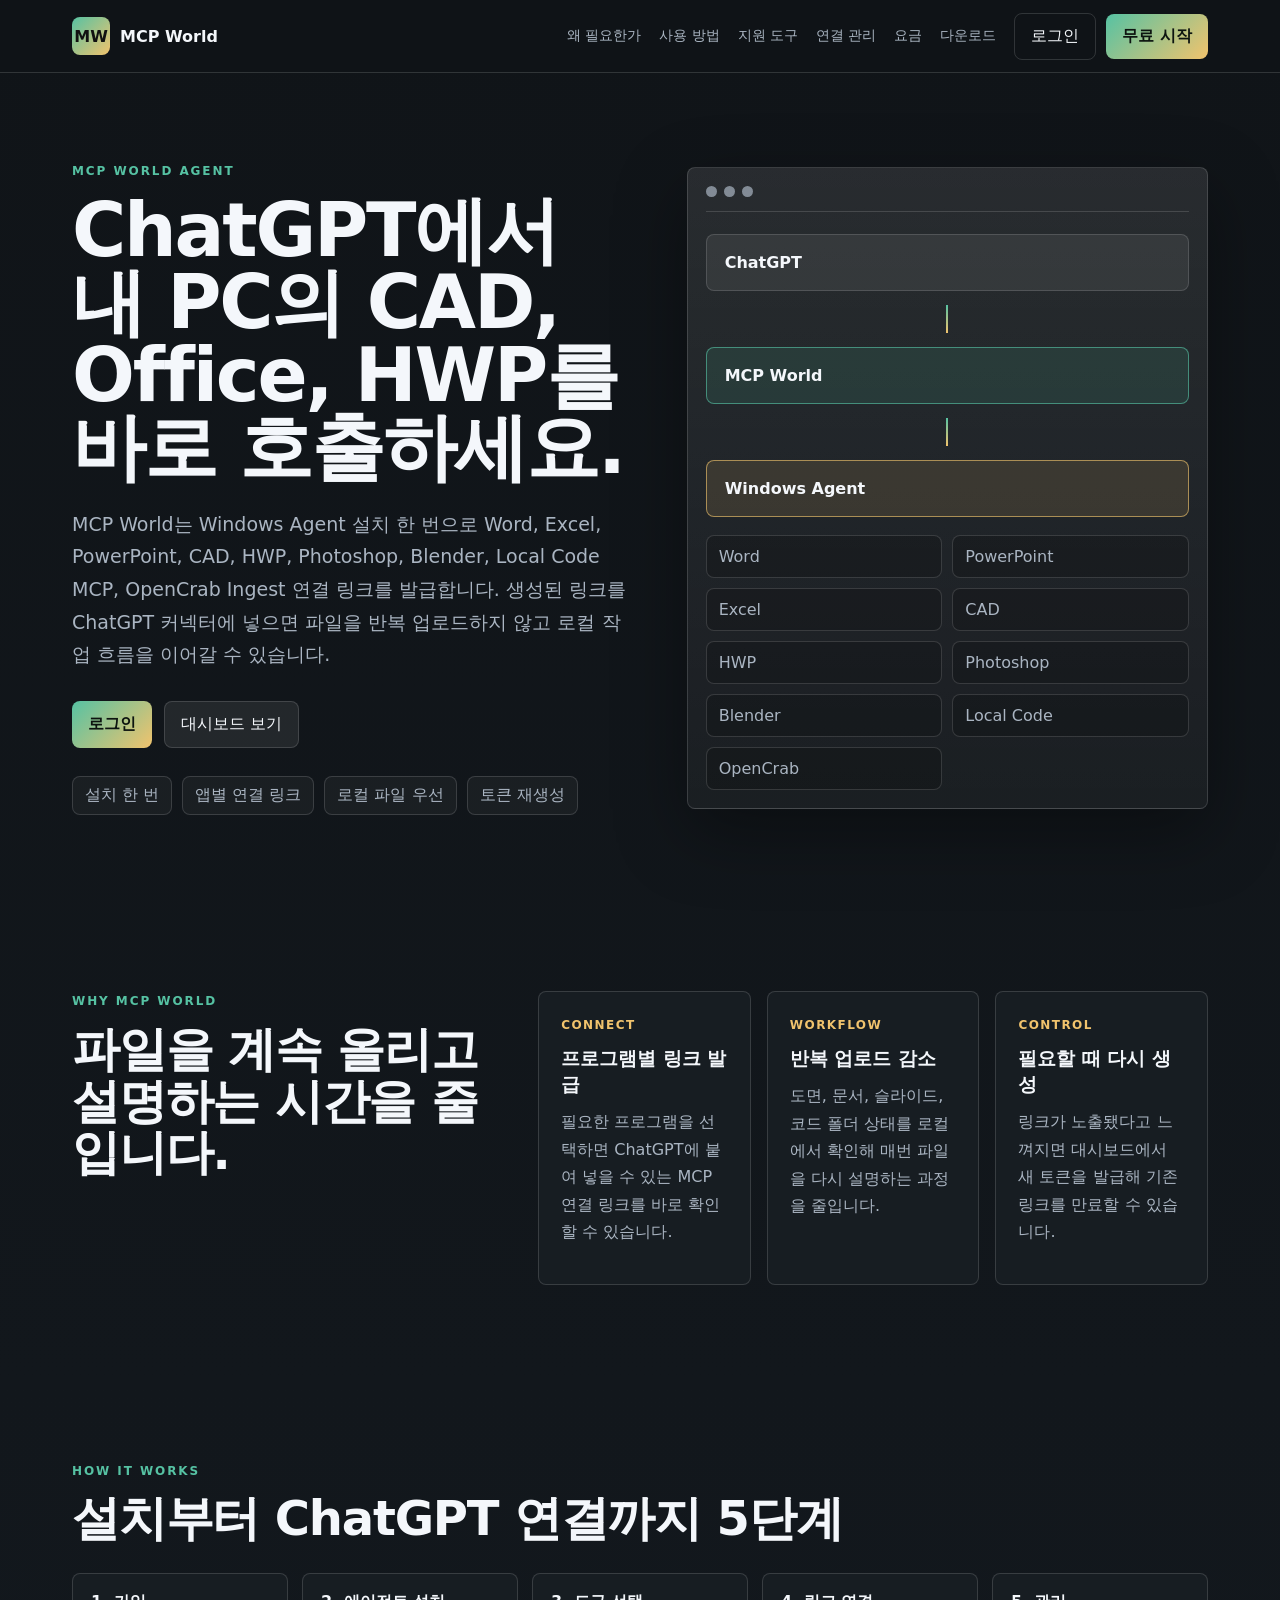
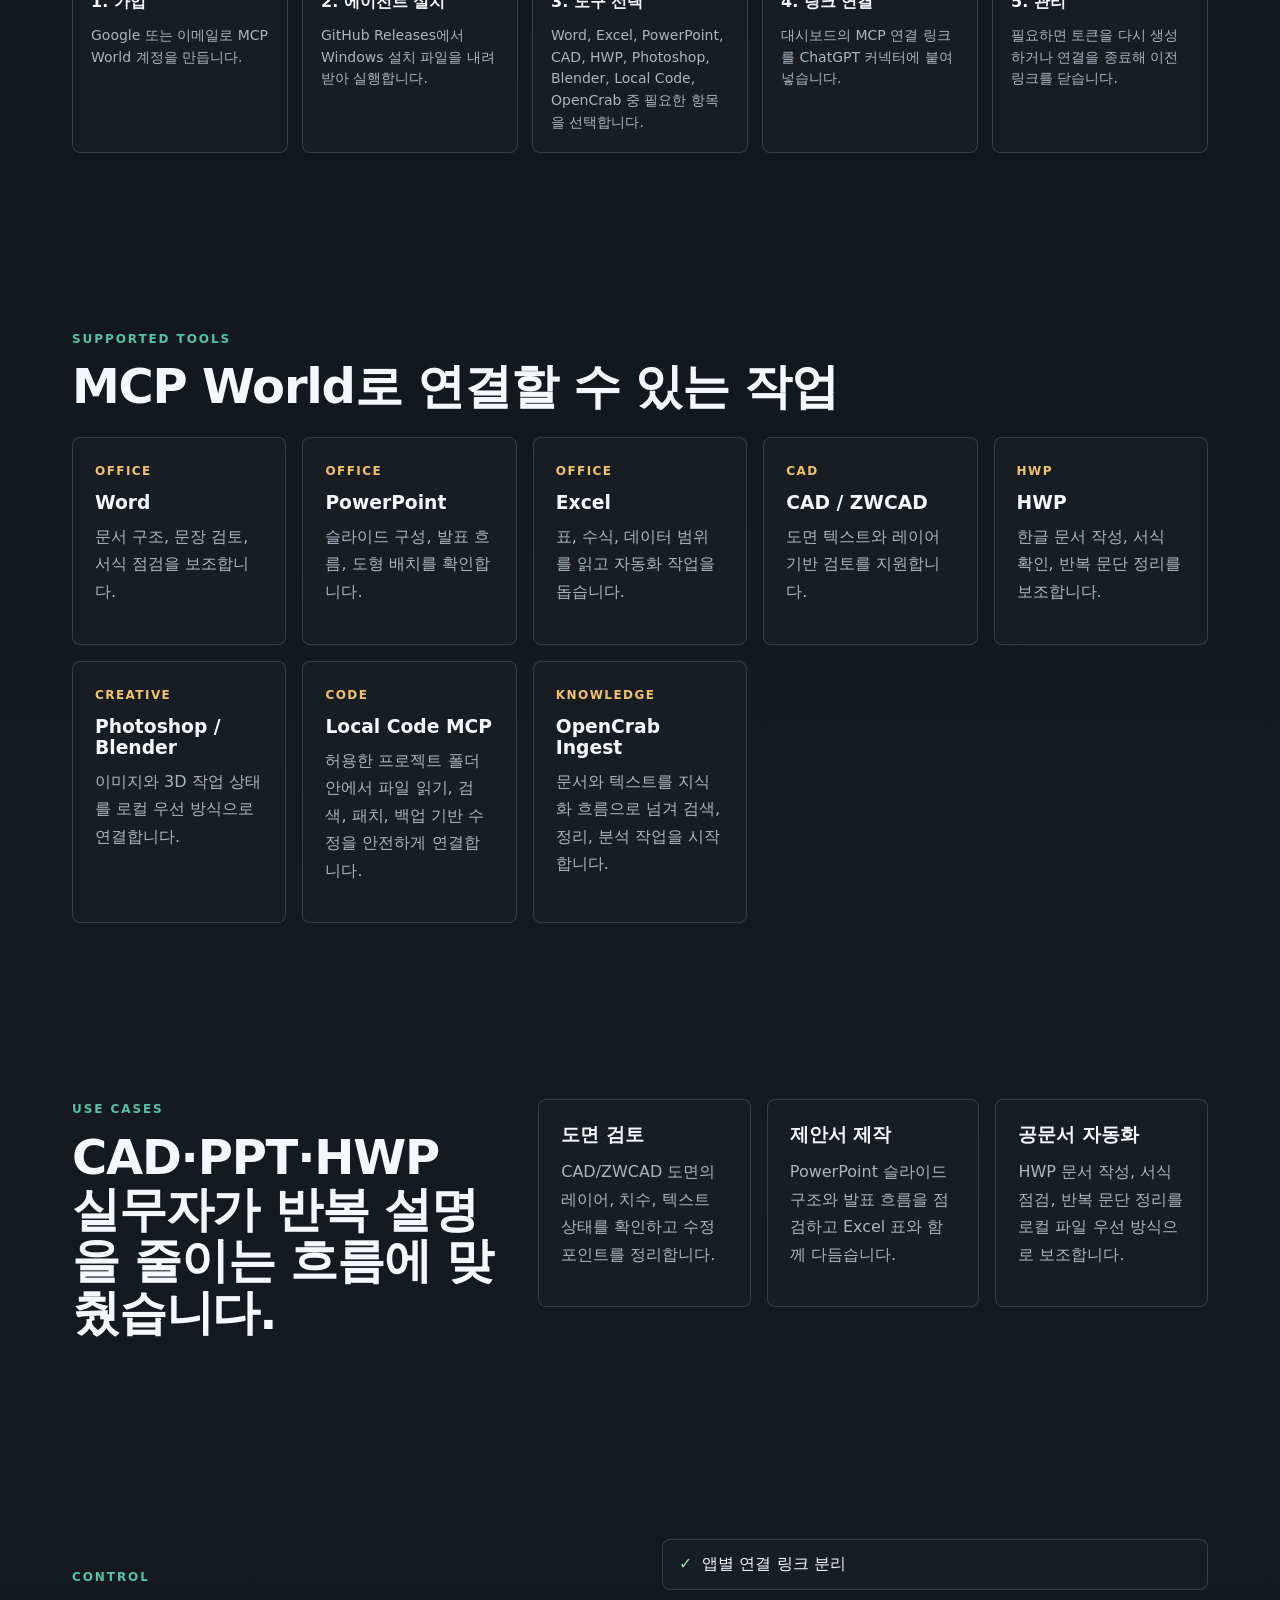
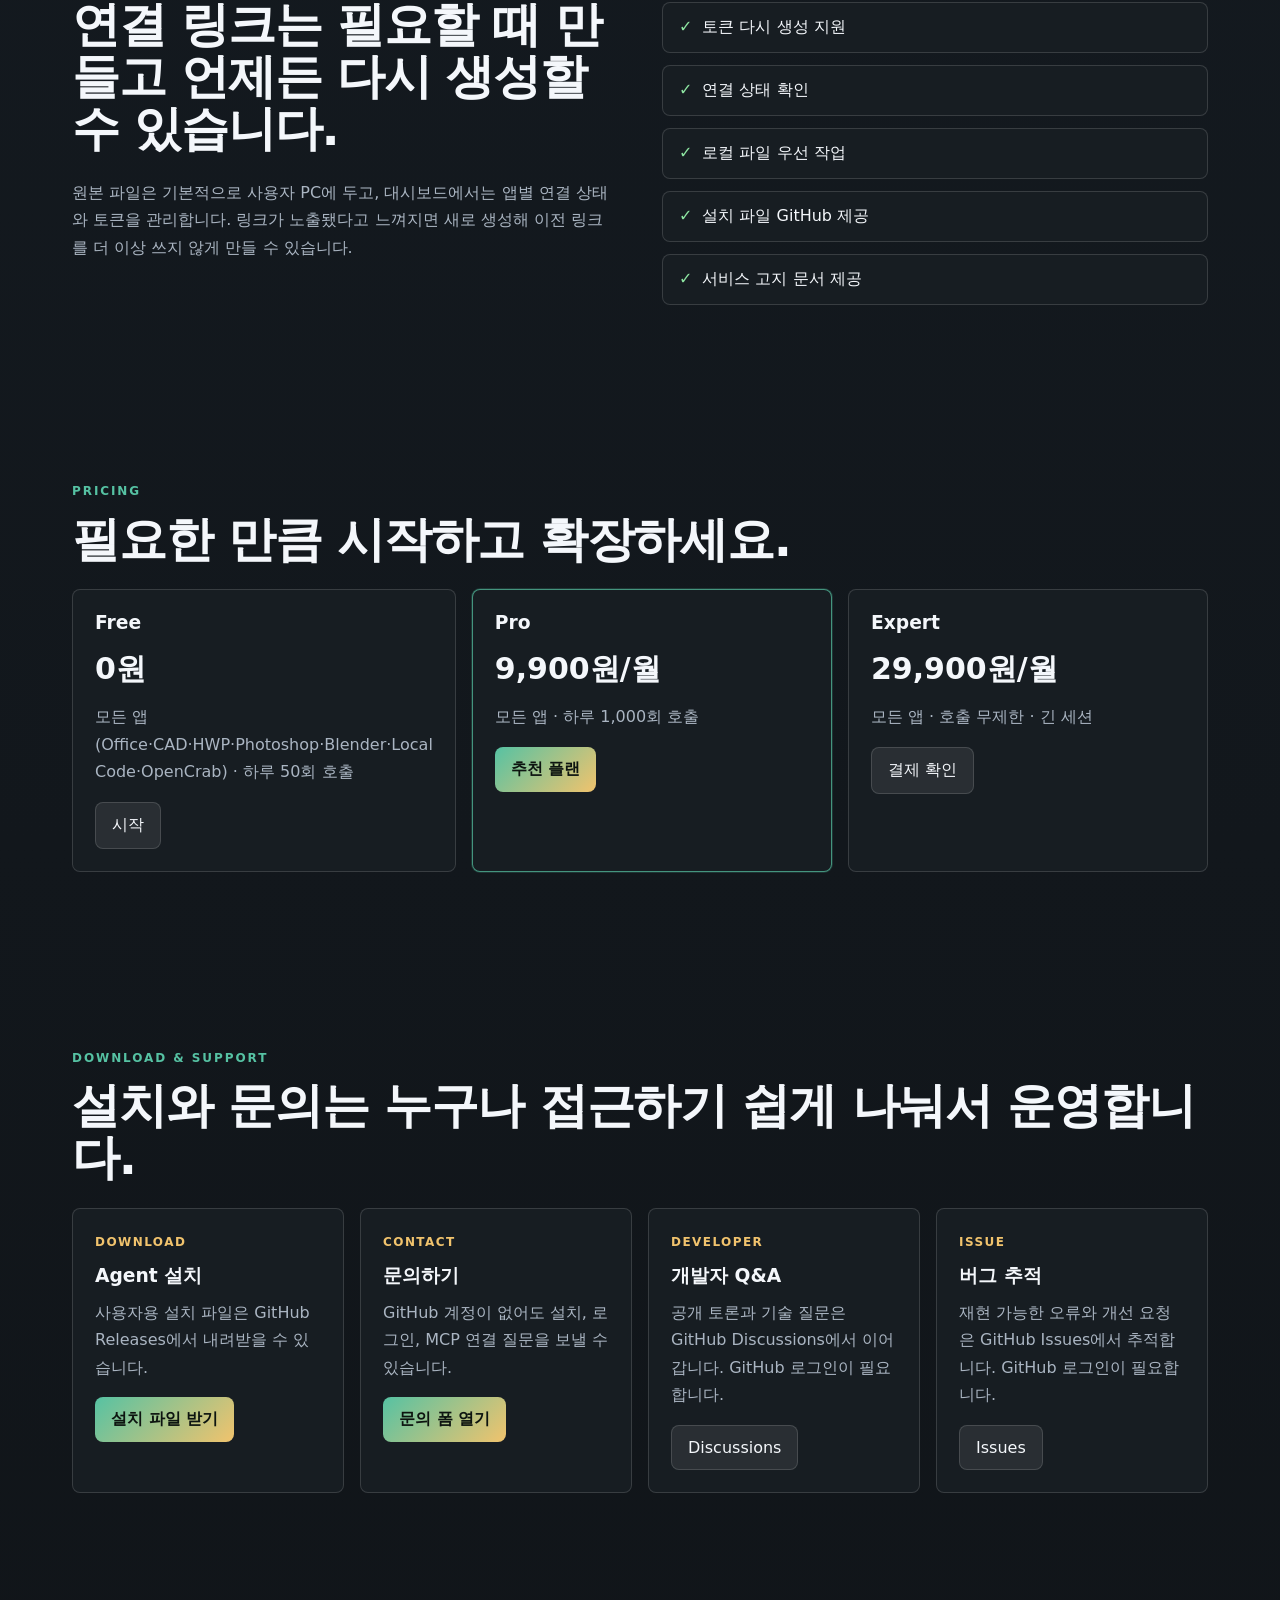
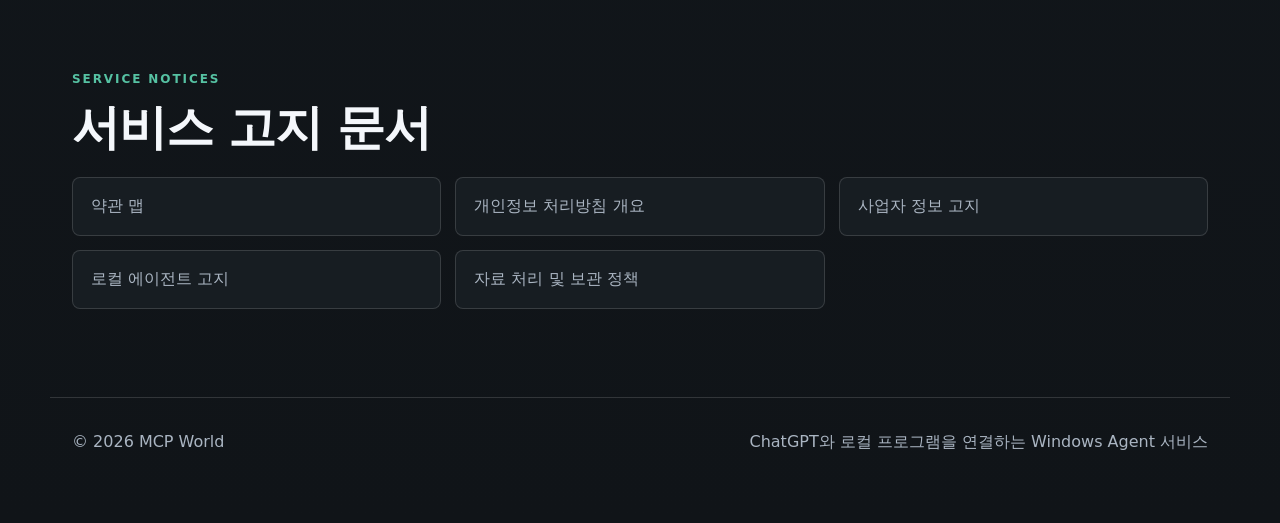
==== commit 6a2ba75e: "Add support form routing" ====
--- a/index.html
+++ b/index.html
@@ -143,11 +143,12 @@
 
     <section id="support" class="section">
       <p class="eyebrow">Download & Support</p>
-      <h2>설치 파일과 업데이트는 GitHub Releases에서 받을 수 있습니다.</h2>
+      <h2>설치와 문의는 누구나 접근하기 쉽게 나눠서 운영합니다.</h2>
       <div class="cards support-cards">
         <article class="card"><span class="tag">Download</span><h3>Agent 설치</h3><p>사용자용 설치 파일은 GitHub Releases에서 내려받을 수 있습니다.</p><a class="btn btn-primary github-release-link" href="https://github.com/JS190-prog/mcpworld/releases/tag/v0.2.0-beta.1" target="_blank" rel="noopener">설치 파일 받기</a></article>
-        <article class="card"><span class="tag">Guide</span><h3>사용 질문</h3><p>설치, 로그인, MCP 연결 질문은 GitHub Discussions에서 확인합니다.</p><a class="btn btn-secondary github-discussions-link" href="https://github.com/JS190-prog/mcpworld/discussions" target="_blank" rel="noopener">Q&amp;A 보기</a></article>
-        <article class="card"><span class="tag">Bug</span><h3>문제 제보</h3><p>설치 실패, 연결 오류, 도구 호출 문제는 GitHub Issues에 남길 수 있습니다.</p><a class="btn btn-secondary github-issues-link" href="https://github.com/JS190-prog/mcpworld/issues" target="_blank" rel="noopener">이슈 등록</a></article>
+        <article class="card"><span class="tag">Contact</span><h3>문의하기</h3><p>GitHub 계정이 없어도 설치, 로그인, MCP 연결 질문을 보낼 수 있습니다.</p><a class="btn btn-primary support-form-link" href="docs/mcpworld-support-form-template.html" target="_blank" rel="noopener">문의 폼 열기</a></article>
+        <article class="card"><span class="tag">Developer</span><h3>개발자 Q&amp;A</h3><p>공개 토론과 기술 질문은 GitHub Discussions에서 이어갑니다. GitHub 로그인이 필요합니다.</p><a class="btn btn-secondary github-discussions-link" href="https://github.com/JS190-prog/mcpworld/discussions" target="_blank" rel="noopener">Discussions</a></article>
+        <article class="card"><span class="tag">Issue</span><h3>버그 추적</h3><p>재현 가능한 오류와 개선 요청은 GitHub Issues에서 추적합니다. GitHub 로그인이 필요합니다.</p><a class="btn btn-secondary github-issues-link" href="https://github.com/JS190-prog/mcpworld/issues" target="_blank" rel="noopener">Issues</a></article>
       </div>
     </section>
 
@@ -173,8 +174,8 @@
     <form method="dialog" class="modal-box">
       <button class="modal-close" type="button" aria-label="닫기">×</button>
       <h2>로그인</h2>
-      <label>이메일<input id="loginUser" type="email" autocomplete="username"></label>
-      <label>비밀번호<input id="loginPass" type="password" autocomplete="current-password"></label>
+      <label>이메일<input id="loginUser" type="email" autocomplete="off" autocapitalize="none" spellcheck="false" value=""></label>
+      <label>비밀번호<input id="loginPass" type="password" autocomplete="new-password" value=""></label>
       <p class="form-message" id="loginMessage" role="status"></p>
       <button class="btn btn-primary full" id="googleLoginButton" type="button">Google로 로그인</button>
       <div class="divider">또는</div>
@@ -216,6 +217,6 @@
   </dialog>
 
   <script src="site-config.js"></script>
-  <script src="app.js?v=20260628-signup-consent-links"></script>
+  <script src="app.js?v=20260628-login-autofill-reset"></script>
 </body>
 </html>
